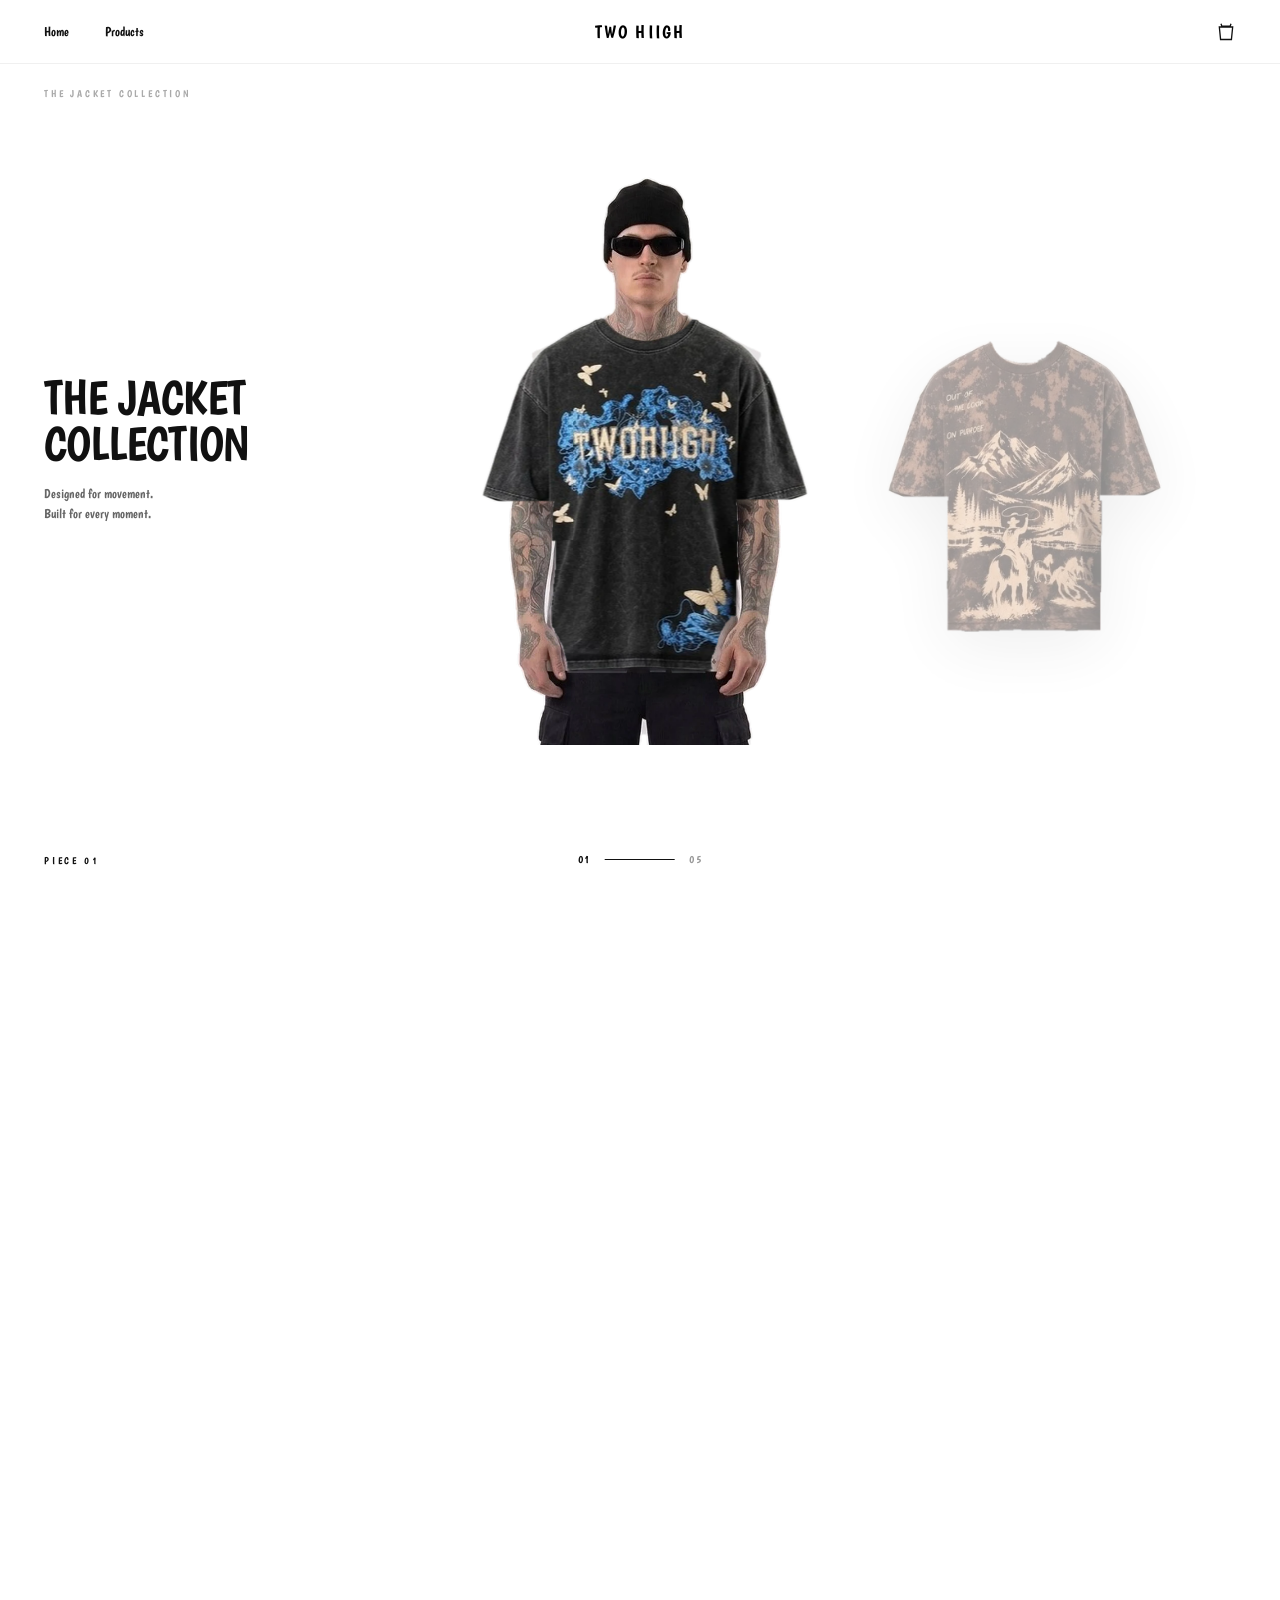
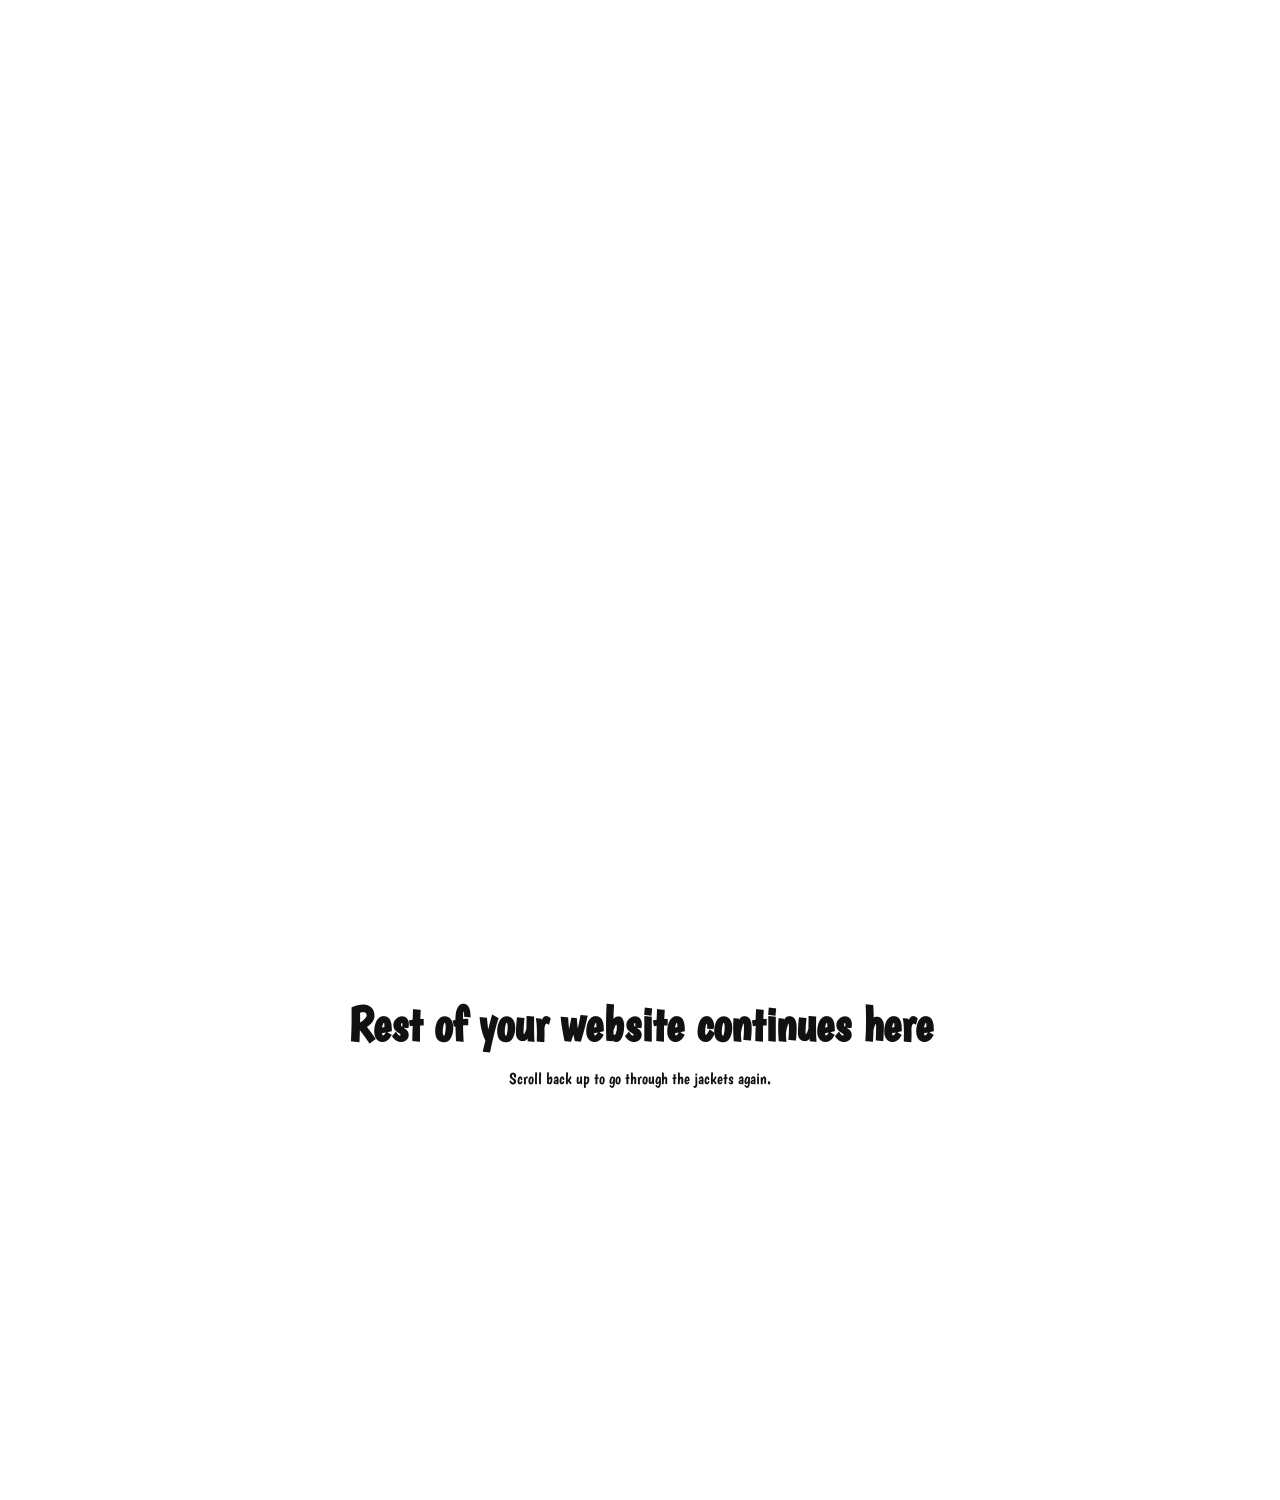
==== index.html @ a2119d83 "Make each piece a whole shape, with his hands on a front layer Pieces used to be cut around the mode" ====
<!doctype html>
<html lang="en">
<head>
  <meta charset="utf-8">
  <meta name="viewport" content="width=device-width, initial-scale=1">
  <title>TWO HIIGH — scroll animations demo</title>

  <link rel="preconnect" href="https://fonts.googleapis.com">
  <link rel="preconnect" href="https://fonts.gstatic.com" crossorigin>
  <link href="https://fonts.googleapis.com/css2?family=Boogaloo&display=swap" rel="stylesheet">

  <!-- Animation CSS -->
  <link rel="stylesheet" href="jacket-carousel/jacket-carousel.css?v=4">

  <style>
    /* Demo-page only — your real site already has its own styles */
    html, body { margin: 0; background: #fff; font-family: "Boogaloo", sans-serif; }

    .nav {
      position: fixed; top: 0; left: 0; right: 0; height: 64px;
      display: flex; align-items: center; justify-content: space-between;
      padding: 0 44px; background: #fff; z-index: 200; border-bottom: 1px solid #f0f0f0;
      box-sizing: border-box;
    }
    .nav-left { display: flex; gap: 36px; font-size: 13px; font-weight: 500; }
    .nav-left a { color: #111; text-decoration: none; }
    .nav-center { position: absolute; left: 50%; transform: translateX(-50%); font-size: 18px; font-weight: 400; letter-spacing: .12em; }
    .nav-right svg { width: 20px; height: 20px; stroke: #111; fill: none; stroke-width: 1.6; display: block; }
    @media (max-width: 900px) {
      .nav { padding: 0 20px; height: 56px; }
      .nav-left { gap: 20px; font-size: 12px; }
    }

    .demo-filler { min-height: 100vh; display: grid; place-items: center; color: #111; text-align: center; padding: 0 16px; }
    .demo-filler h1 { font-size: clamp(28px, 4vw, 48px); margin: 0 0 8px; }
  </style>
</head>
<body>

  <nav class="nav">
    <div class="nav-left">
      <a href="#">Home</a>
      <a href="#">Products</a>
    </div>
    <div class="nav-center">TWO HIIGH</div>
    <div class="nav-right">
      <svg viewBox="0 0 24 24"><path d="M6 2l1 3h10l1-3M4 6h16l-1.5 15h-13L4 6z"/></svg>
    </div>
  </nav>

  <!-- Jacket Collection carousel (same markup as jacket-carousel/section.html) -->
  <section class="jc" data-jc>
    <div class="jc__stage">
      <div class="jc__eyebrow">The Jacket Collection</div>

      <div class="jc__copy">
        <h1>The Jacket<br> Collection</h1>
        <p>Designed for movement.<br>Built for every moment.</p>
      </div>

      <div class="jc__model" role="img" aria-label="Model wearing the selected piece">
        <img class="jc__body" src="jacket-carousel/assets/body.webp?v=3" alt="">
      </div>

      <div class="jc__carousel">
        <div class="jc__item">
          <img class="jc__worn" src="jacket-carousel/assets/worn1.webp?v=5" alt="Piece 01">
        </div>
        <div class="jc__item">
          <img class="jc__worn" src="jacket-carousel/assets/worn2.webp?v=5" alt="Piece 02">
        </div>
        <div class="jc__item">
          <img class="jc__worn" src="jacket-carousel/assets/worn3.webp?v=5" alt="Piece 03">
        </div>
        <div class="jc__item">
          <img class="jc__worn" src="jacket-carousel/assets/worn4.webp?v=5" alt="Piece 04">
        </div>
        <div class="jc__item">
          <img class="jc__worn" src="jacket-carousel/assets/worn5.webp?v=5" alt="Piece 05">
        </div>
      </div>

      <div class="jc__front">
        <img src="jacket-carousel/assets/front.webp" alt="">
      </div>

      <div class="jc__label">Piece 01</div>

      <div class="jc__counter">
        <span class="jc__current">01</span>
        <span class="jc__counter-line"></span>
        <span class="jc__counter-total">05</span>
      </div>
    </div>
  </section>

  <div class="demo-filler">
    <div>
      <h1>Rest of your website continues here</h1>
      <p>Scroll back up to go through the jackets again.</p>
    </div>
  </div>

  <!-- Animation JS, just before </body> -->
  <script src="jacket-carousel/jacket-carousel.js?v=3"></script>
</body>
</html>
---- jacket-carousel/jacket-carousel.css ----
/* ==========================================================================
   TWO HIIGH — "The Jacket Collection" scroll carousel
   Pins while you scroll through it, one jacket per scroll step,
   then lets the page carry on to the next section.
   ========================================================================== */

.jc {
  /* ---- Tweak these ---- */
  --jc-length: 600vh;   /* total scroll for the 5 pieces */
  --jc-gutter: 44px;    /* left/right padding for the text */
  --jc-top: 64px;       /* height of your fixed site header (0 if none) */

  position: relative;
  height: var(--jc-length);
  background: #fff;
  color: #111;
  font-family: "Boogaloo", sans-serif;
}

.jc *, .jc *::before, .jc *::after { box-sizing: border-box; margin: 0; padding: 0; }

.jc__stage {
  position: sticky;
  top: 0;
  width: 100%;
  height: 100vh;
  height: 100svh;
  overflow: hidden;
  background: #fff;
}

.jc__eyebrow {
  position: absolute;
  top: calc(var(--jc-top) + 24px);
  left: var(--jc-gutter);
  font-size: 10px;
  letter-spacing: .28em;
  text-transform: uppercase;
  color: #aaa;
  z-index: 50;
}

.jc__copy {
  position: absolute;
  left: var(--jc-gutter);
  top: 50%;
  transform: translateY(-50%);
  z-index: 20;
  max-width: 360px;
}

.jc__copy h1 {
  font-size: 48px;
  line-height: .95;
  font-weight: 400;
  letter-spacing: -.02em;
  text-transform: uppercase;
}

.jc__copy p {
  margin-top: 18px;
  font-size: 13px;
  line-height: 1.55;
  color: #666;
}

/* Model: his body under the pieces (head, arms, a plain vest, jeans). One image,
   shared by every piece, so his arms and hands never change while pieces slide. */
.jc__model {
  position: absolute;
  left: 50%;
  top: 50%;
  transform: translate(-50%, -50%);
  width: min(45vh, 560px);
  height: 88vh;
  z-index: 5;
  pointer-events: none;
}

.jc__body {
  position: absolute;
  inset: 0;
  margin: auto;
  max-width: 100%;
  max-height: 100%;
  object-fit: contain;
  display: block;
  opacity: 0;
  will-change: opacity;
}

.jc__body:first-child { opacity: 1; }

/* Front layer: his forearms and hands once more, drawn OVER the pieces. A piece can
   then be a complete shape (whole at the side) and still sit behind his hands when
   he wears it. Same box as the model, so it lines up exactly. */
.jc__front {
  position: absolute;
  left: 50%;
  top: 50%;
  transform: translate(-50%, -50%);
  width: min(45vh, 560px);
  height: 88vh;
  z-index: 15;
  pointer-events: none;
}

.jc__front img {
  position: absolute;
  inset: 0;
  margin: auto;
  max-width: 100%;
  max-height: 100%;
  object-fit: contain;
  display: block;
}

/* Carousel: the pieces. Each is one image on the same canvas as the body: the
   piece cut out exactly as he wears it, front only. It looks the same waiting
   at the side as it does on him. */
.jc__carousel {
  position: absolute;
  inset: 0;
  z-index: 10;
  pointer-events: none;
}

.jc__item {
  position: absolute;
  top: 50%;
  left: 50%;
  width: min(45vh, 560px);
  height: 88vh;
  transform: translate(-50%, -50%);
  will-change: transform, opacity;
}

.jc__item img {
  position: absolute;
  inset: 0;
  margin: auto;
  max-width: 100%;
  max-height: 100%;
  object-fit: contain;
  display: block;
}

/* A soft shadow lifts the piece off the page at the side and fades to nothing
   as it reaches him (JS sets --jc-away: 0 on him, 1 at the side). */
.jc__worn { filter: drop-shadow(0 20px 40px rgba(0, 0, 0, calc(.15 * var(--jc-away, 0)))); }

.jc__label {
  position: absolute;
  left: var(--jc-gutter);
  bottom: 34px;
  font-size: 10px;
  letter-spacing: .28em;
  text-transform: uppercase;
  color: #111;
  z-index: 50;
}

.jc__counter {
  position: absolute;
  left: 50%;
  transform: translateX(-50%);
  bottom: 34px;
  font-size: 11px;
  letter-spacing: .15em;
  color: #111;
  z-index: 50;
  display: flex;
  align-items: center;
  gap: 14px;
}

.jc__counter-line {
  width: 70px;
  height: 1px;
  background: #111;
}

.jc__counter-total { color: #999; }

@media (max-width: 900px) {
  .jc { --jc-gutter: 20px; --jc-top: 56px; }
  .jc__eyebrow { top: calc(var(--jc-top) + 14px); }
  .jc__copy { max-width: 200px; }
  .jc__copy h1 { font-size: 26px; }
  .jc__copy p { font-size: 10px; }
  .jc__model, .jc__front, .jc__item { width: min(55vh, 400px); height: 82vh; }
  .jc__label { bottom: 20px; font-size: 9px; }
  .jc__counter { bottom: 20px; font-size: 10px; }
  .jc__counter-line { width: 40px; }
}

/* Phones (portrait): heading moves to the top, model + jackets fit the width below it */
@media (max-width: 600px) and (orientation: portrait) {
  .jc__copy {
    top: calc(var(--jc-top) + 40px);
    transform: none;
    max-width: none;
    right: var(--jc-gutter);
  }
  .jc__copy h1 { font-size: 30px; }
  .jc__copy h1 br { display: none; }
  .jc__copy p { font-size: 12px; margin-top: 8px; }
  .jc__model, .jc__front, .jc__item { width: min(86vw, 46vh); height: 64vh; top: 60%; }
}
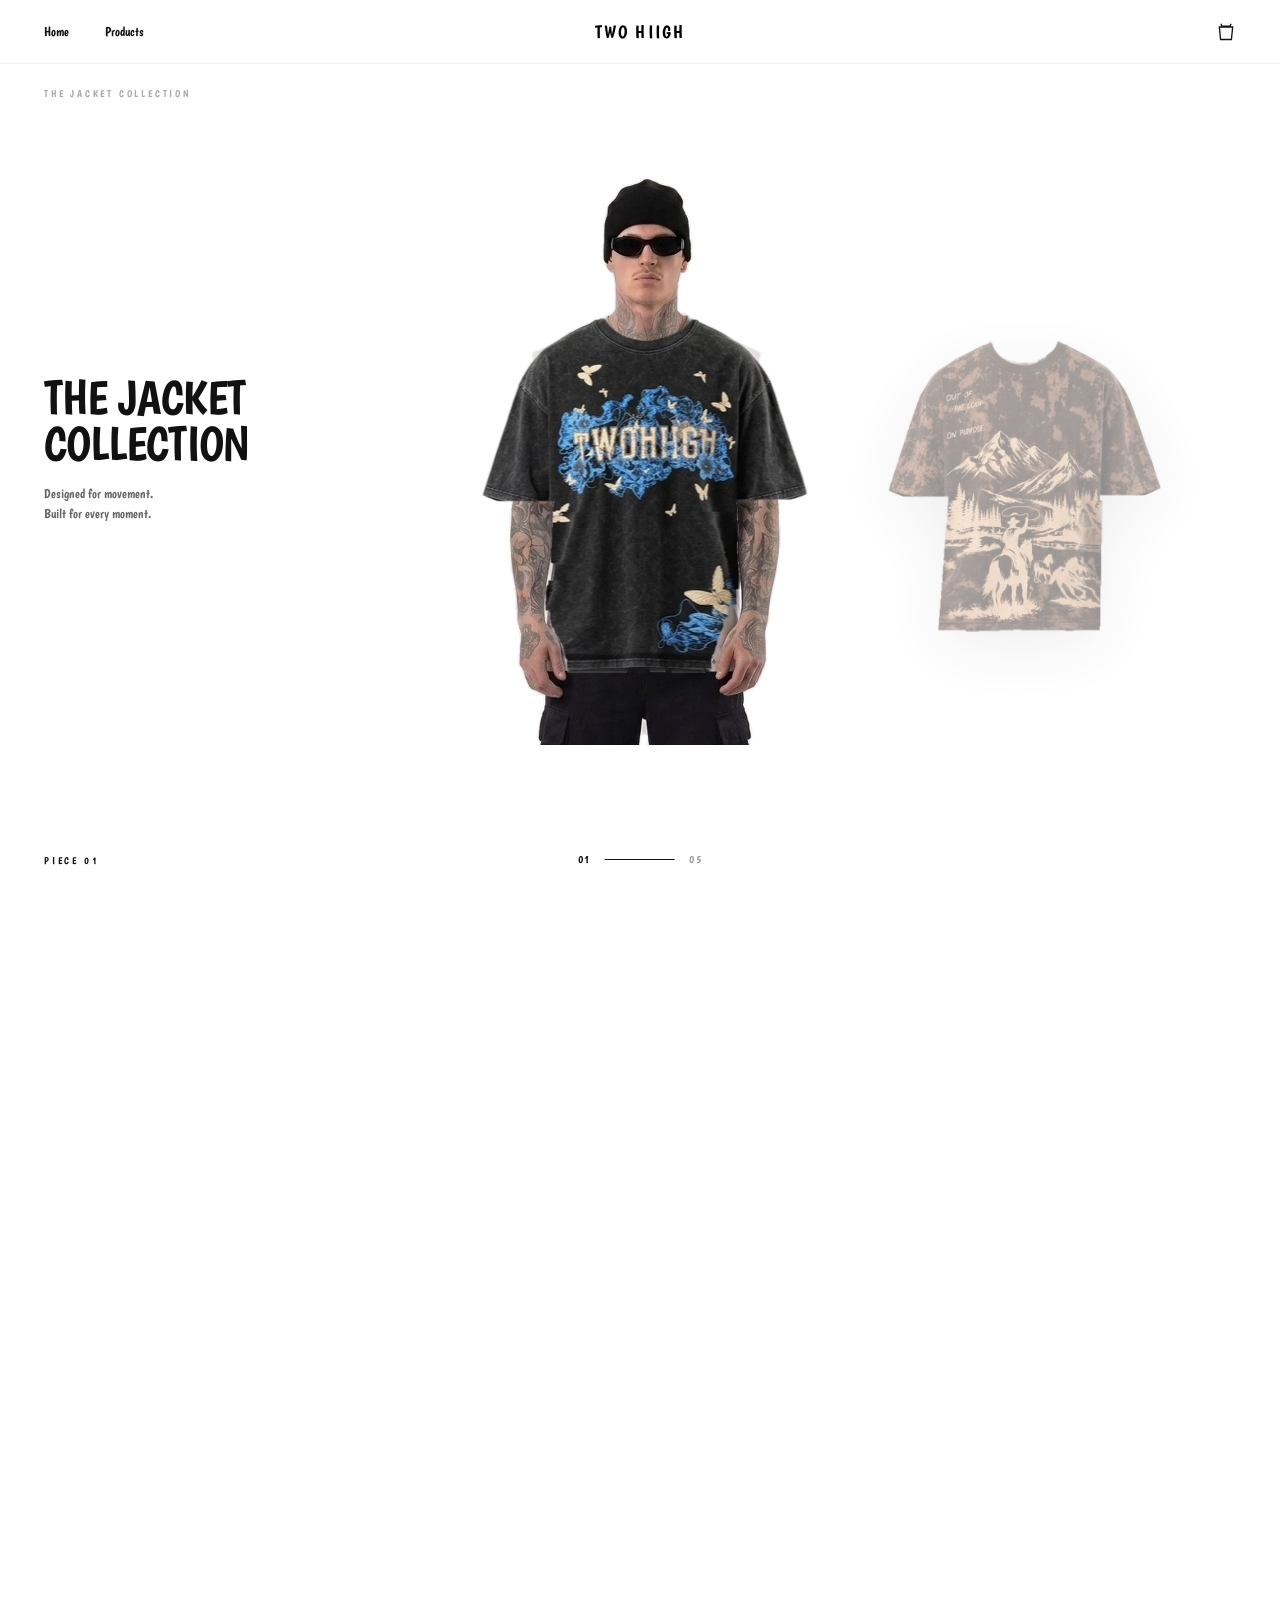
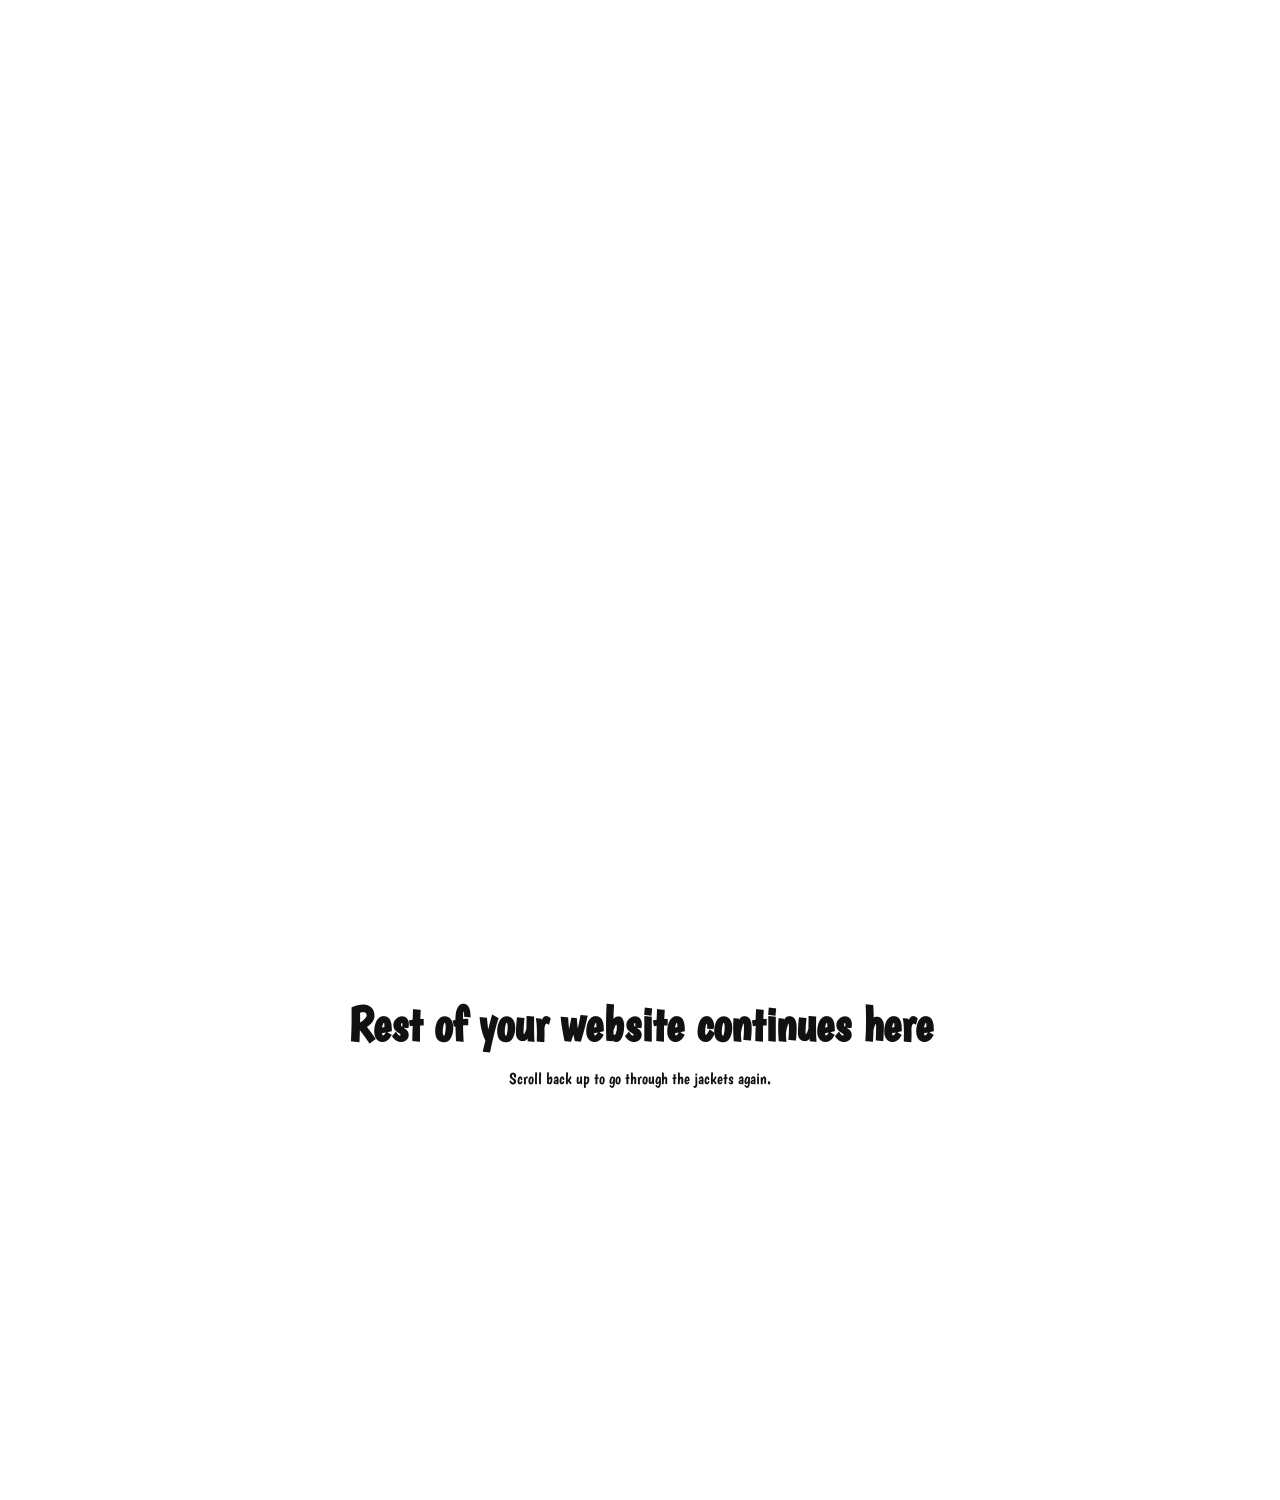
==== commit 735f3b26: "Bring his whole hands in front of the pieces The hand layer was cut by skin colour only, so his grey" ====
--- a/index.html
+++ b/index.html
@@ -59,29 +59,29 @@
       </div>
 
       <div class="jc__model" role="img" aria-label="Model wearing the selected piece">
-        <img class="jc__body" src="jacket-carousel/assets/body.webp?v=3" alt="">
+        <img class="jc__body" src="jacket-carousel/assets/body.webp?v=4" alt="">
       </div>
 
       <div class="jc__carousel">
         <div class="jc__item">
-          <img class="jc__worn" src="jacket-carousel/assets/worn1.webp?v=5" alt="Piece 01">
+          <img class="jc__worn" src="jacket-carousel/assets/worn1.webp?v=6" alt="Piece 01">
         </div>
         <div class="jc__item">
-          <img class="jc__worn" src="jacket-carousel/assets/worn2.webp?v=5" alt="Piece 02">
+          <img class="jc__worn" src="jacket-carousel/assets/worn2.webp?v=6" alt="Piece 02">
         </div>
         <div class="jc__item">
-          <img class="jc__worn" src="jacket-carousel/assets/worn3.webp?v=5" alt="Piece 03">
+          <img class="jc__worn" src="jacket-carousel/assets/worn3.webp?v=6" alt="Piece 03">
         </div>
         <div class="jc__item">
-          <img class="jc__worn" src="jacket-carousel/assets/worn4.webp?v=5" alt="Piece 04">
+          <img class="jc__worn" src="jacket-carousel/assets/worn4.webp?v=6" alt="Piece 04">
         </div>
         <div class="jc__item">
-          <img class="jc__worn" src="jacket-carousel/assets/worn5.webp?v=5" alt="Piece 05">
+          <img class="jc__worn" src="jacket-carousel/assets/worn5.webp?v=6" alt="Piece 05">
         </div>
       </div>
 
       <div class="jc__front">
-        <img src="jacket-carousel/assets/front.webp" alt="">
+        <img src="jacket-carousel/assets/front.webp?v=2" alt="">
       </div>
 
       <div class="jc__label">Piece 01</div>
@@ -102,6 +102,6 @@
   </div>
 
   <!-- Animation JS, just before </body> -->
-  <script src="jacket-carousel/jacket-carousel.js?v=3"></script>
+  <script src="jacket-carousel/jacket-carousel.js?v=4"></script>
 </body>
 </html>
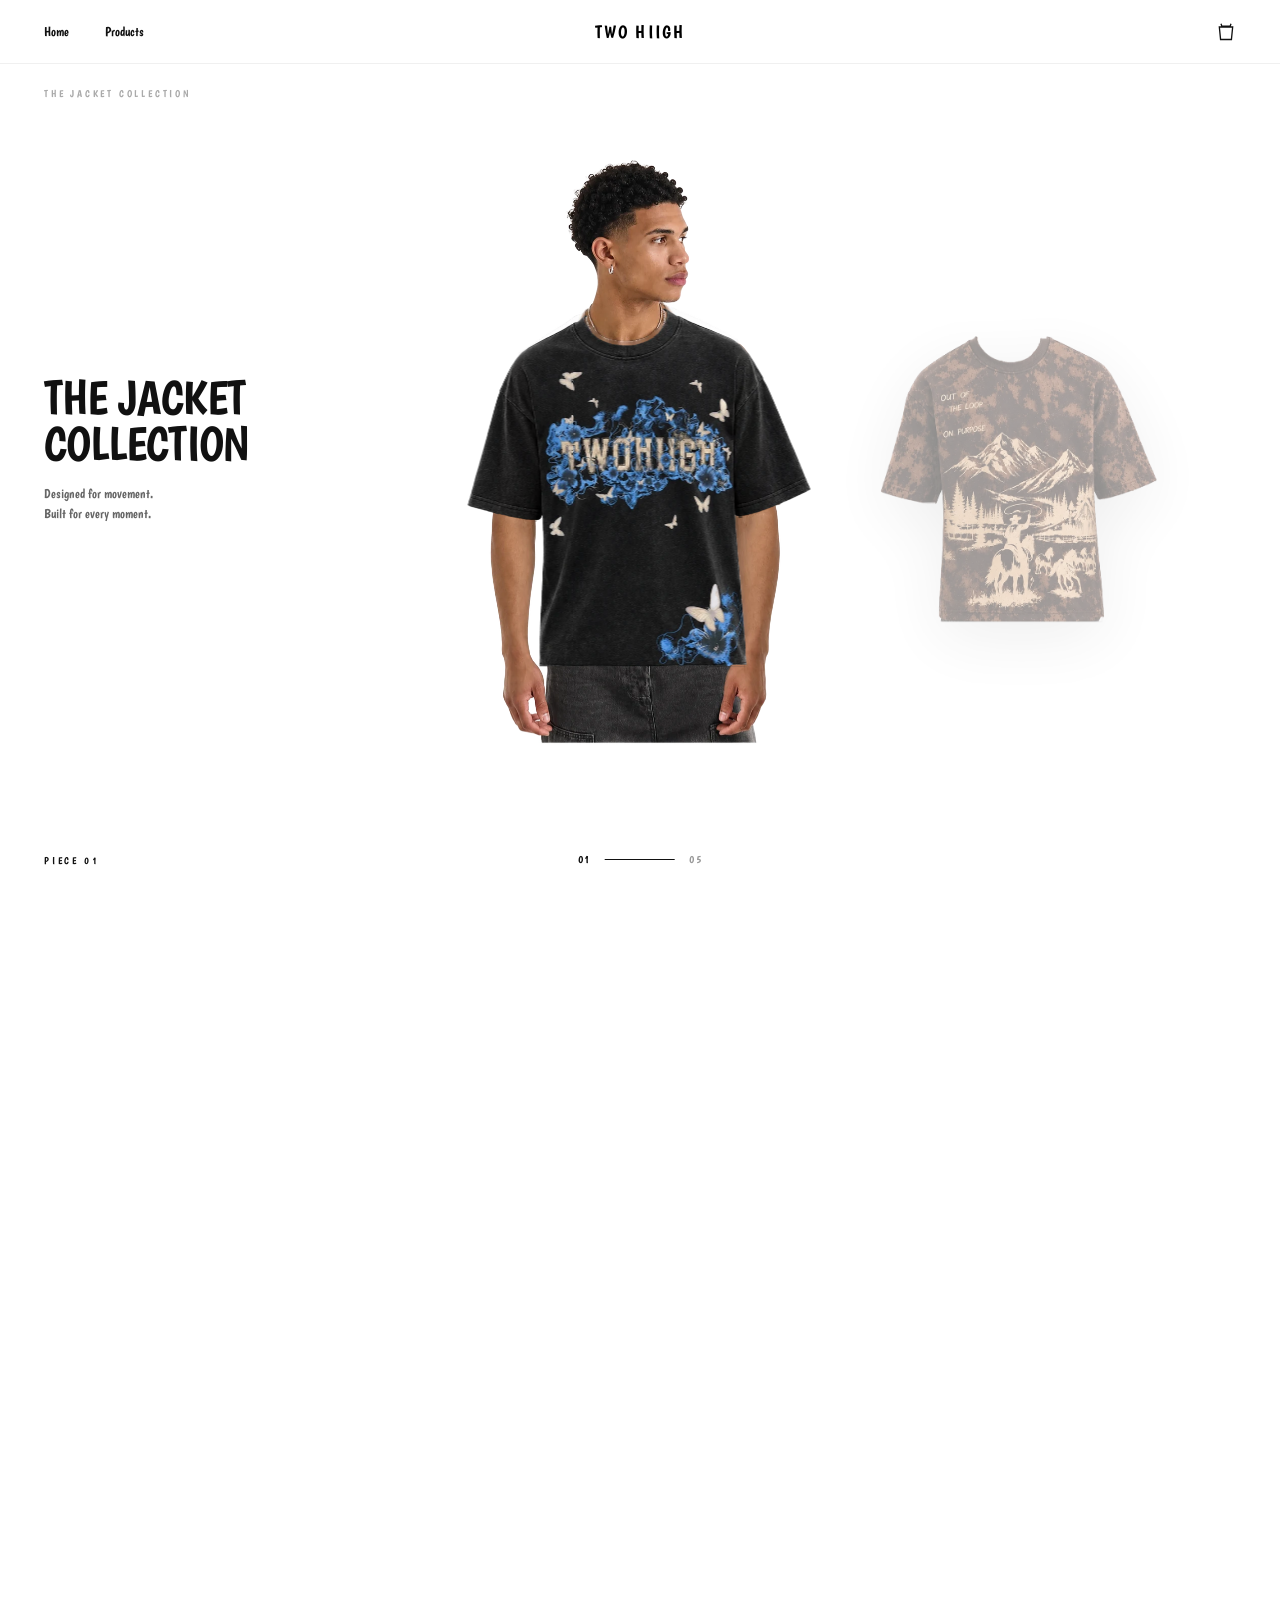
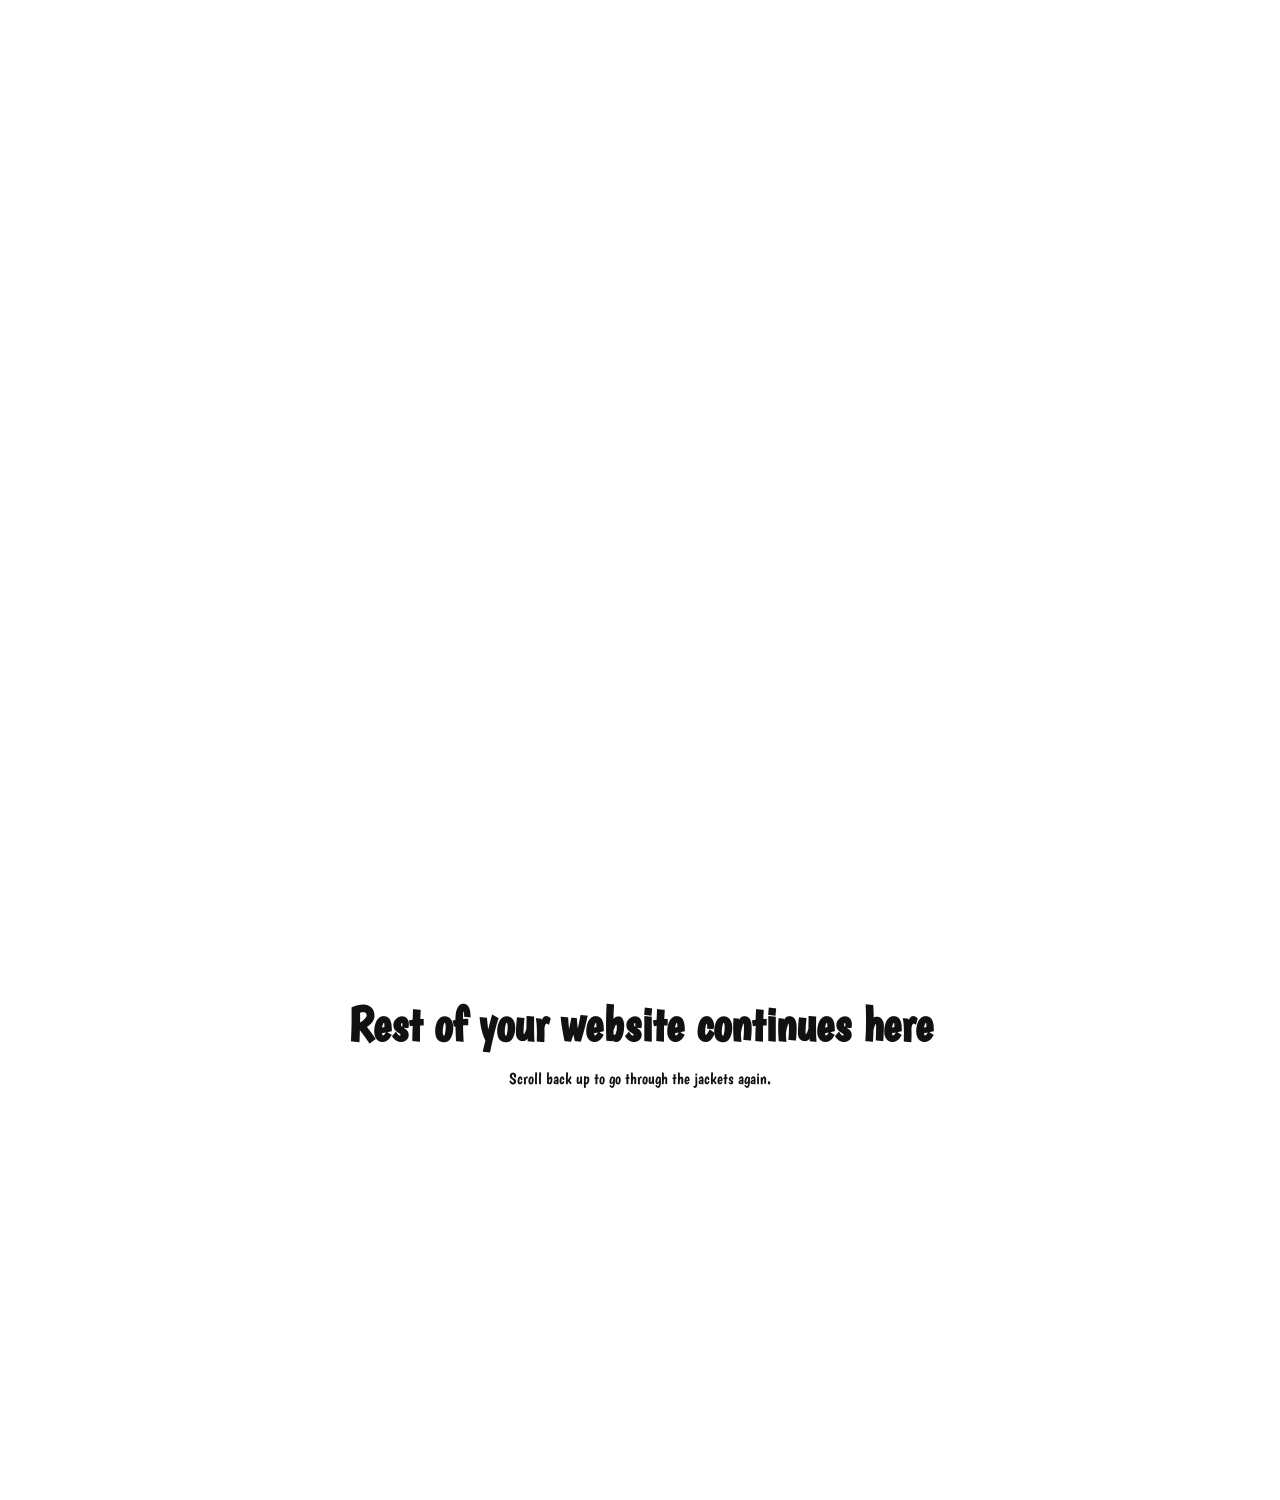
==== commit 7e9af35a: "Restore the previous-model version on main Puts the site back exactly as it was at 535dd66 (previous" ====
--- a/index.html
+++ b/index.html
@@ -10,7 +10,7 @@
   <link href="https://fonts.googleapis.com/css2?family=Boogaloo&display=swap" rel="stylesheet">
 
   <!-- Animation CSS -->
-  <link rel="stylesheet" href="jacket-carousel/jacket-carousel.css?v=4">
+  <link rel="stylesheet" href="jacket-carousel/jacket-carousel.css?v=3">
 
   <style>
     /* Demo-page only — your real site already has its own styles */
@@ -59,29 +59,25 @@
       </div>
 
       <div class="jc__model" role="img" aria-label="Model wearing the selected piece">
-        <img class="jc__body" src="jacket-carousel/assets/body.webp?v=4" alt="">
+        <img class="jc__body" src="jacket-carousel/assets/body.webp" alt="">
       </div>
 
       <div class="jc__carousel">
         <div class="jc__item">
-          <img class="jc__worn" src="jacket-carousel/assets/worn1.webp?v=6" alt="Piece 01">
+          <img class="jc__worn" src="jacket-carousel/assets/worn1.webp?v=2" alt="Piece 01">
         </div>
         <div class="jc__item">
-          <img class="jc__worn" src="jacket-carousel/assets/worn2.webp?v=6" alt="Piece 02">
+          <img class="jc__worn" src="jacket-carousel/assets/worn2.webp?v=2" alt="Piece 02">
         </div>
         <div class="jc__item">
-          <img class="jc__worn" src="jacket-carousel/assets/worn3.webp?v=6" alt="Piece 03">
+          <img class="jc__worn" src="jacket-carousel/assets/worn3.webp?v=2" alt="Piece 03">
         </div>
         <div class="jc__item">
-          <img class="jc__worn" src="jacket-carousel/assets/worn4.webp?v=6" alt="Piece 04">
+          <img class="jc__worn" src="jacket-carousel/assets/worn4.webp?v=2" alt="Piece 04">
         </div>
         <div class="jc__item">
-          <img class="jc__worn" src="jacket-carousel/assets/worn5.webp?v=6" alt="Piece 05">
+          <img class="jc__worn" src="jacket-carousel/assets/worn5.webp?v=2" alt="Piece 05">
         </div>
-      </div>
-
-      <div class="jc__front">
-        <img src="jacket-carousel/assets/front.webp?v=2" alt="">
       </div>
 
       <div class="jc__label">Piece 01</div>
@@ -102,6 +98,6 @@
   </div>
 
   <!-- Animation JS, just before </body> -->
-  <script src="jacket-carousel/jacket-carousel.js?v=4"></script>
+  <script src="jacket-carousel/jacket-carousel.js?v=3"></script>
 </body>
 </html>
--- a/jacket-carousel/jacket-carousel.css
+++ b/jacket-carousel/jacket-carousel.css
@@ -91,30 +91,6 @@
 
 .jc__body:first-child { opacity: 1; }
 
-/* Front layer: his forearms and hands once more, drawn OVER the pieces. A piece can
-   then be a complete shape (whole at the side) and still sit behind his hands when
-   he wears it. Same box as the model, so it lines up exactly. */
-.jc__front {
-  position: absolute;
-  left: 50%;
-  top: 50%;
-  transform: translate(-50%, -50%);
-  width: min(45vh, 560px);
-  height: 88vh;
-  z-index: 15;
-  pointer-events: none;
-}
-
-.jc__front img {
-  position: absolute;
-  inset: 0;
-  margin: auto;
-  max-width: 100%;
-  max-height: 100%;
-  object-fit: contain;
-  display: block;
-}
-
 /* Carousel: the pieces. Each is one image on the same canvas as the body: the
    piece cut out exactly as he wears it, front only. It looks the same waiting
    at the side as it does on him. */
@@ -188,7 +164,7 @@
   .jc__copy { max-width: 200px; }
   .jc__copy h1 { font-size: 26px; }
   .jc__copy p { font-size: 10px; }
-  .jc__model, .jc__front, .jc__item { width: min(55vh, 400px); height: 82vh; }
+  .jc__model, .jc__item { width: min(55vh, 400px); height: 82vh; }
   .jc__label { bottom: 20px; font-size: 9px; }
   .jc__counter { bottom: 20px; font-size: 10px; }
   .jc__counter-line { width: 40px; }
@@ -205,5 +181,5 @@
   .jc__copy h1 { font-size: 30px; }
   .jc__copy h1 br { display: none; }
   .jc__copy p { font-size: 12px; margin-top: 8px; }
-  .jc__model, .jc__front, .jc__item { width: min(86vw, 46vh); height: 64vh; top: 60%; }
+  .jc__model, .jc__item { width: min(86vw, 46vh); height: 64vh; top: 60%; }
 }
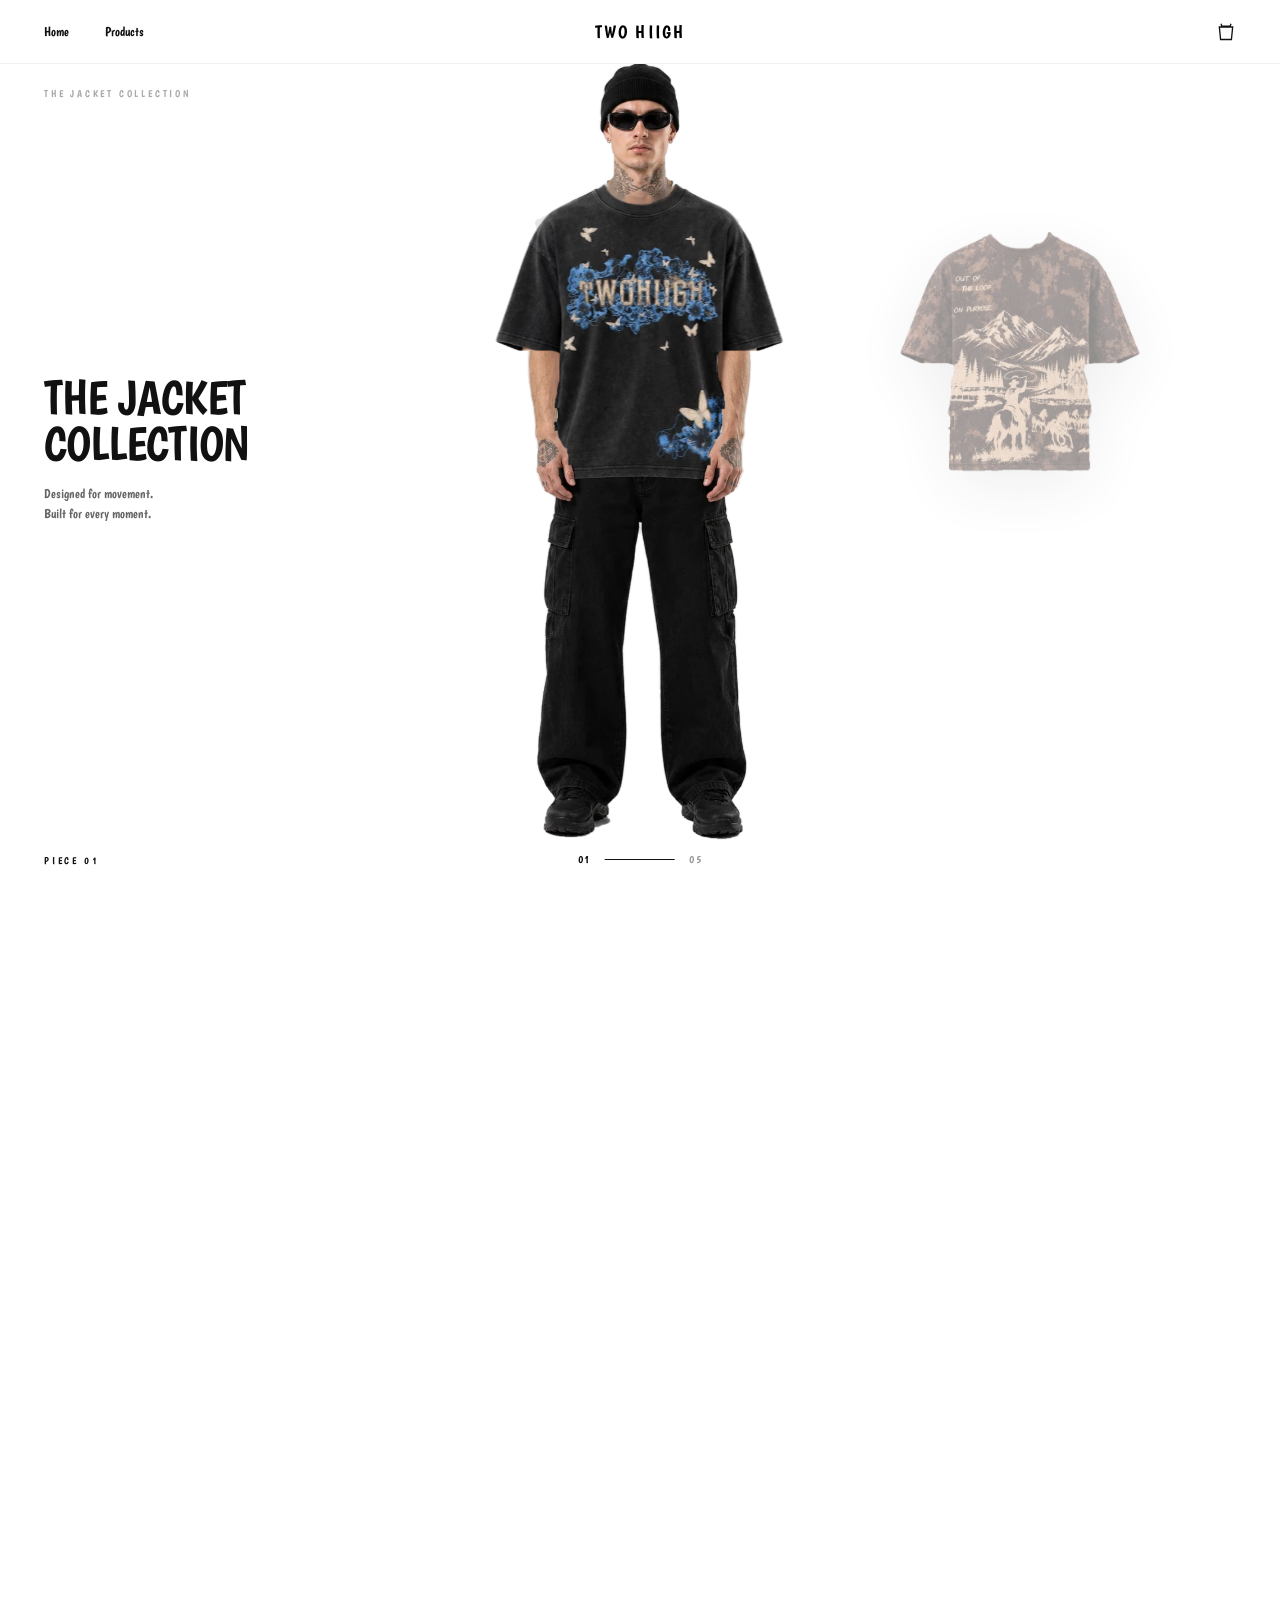
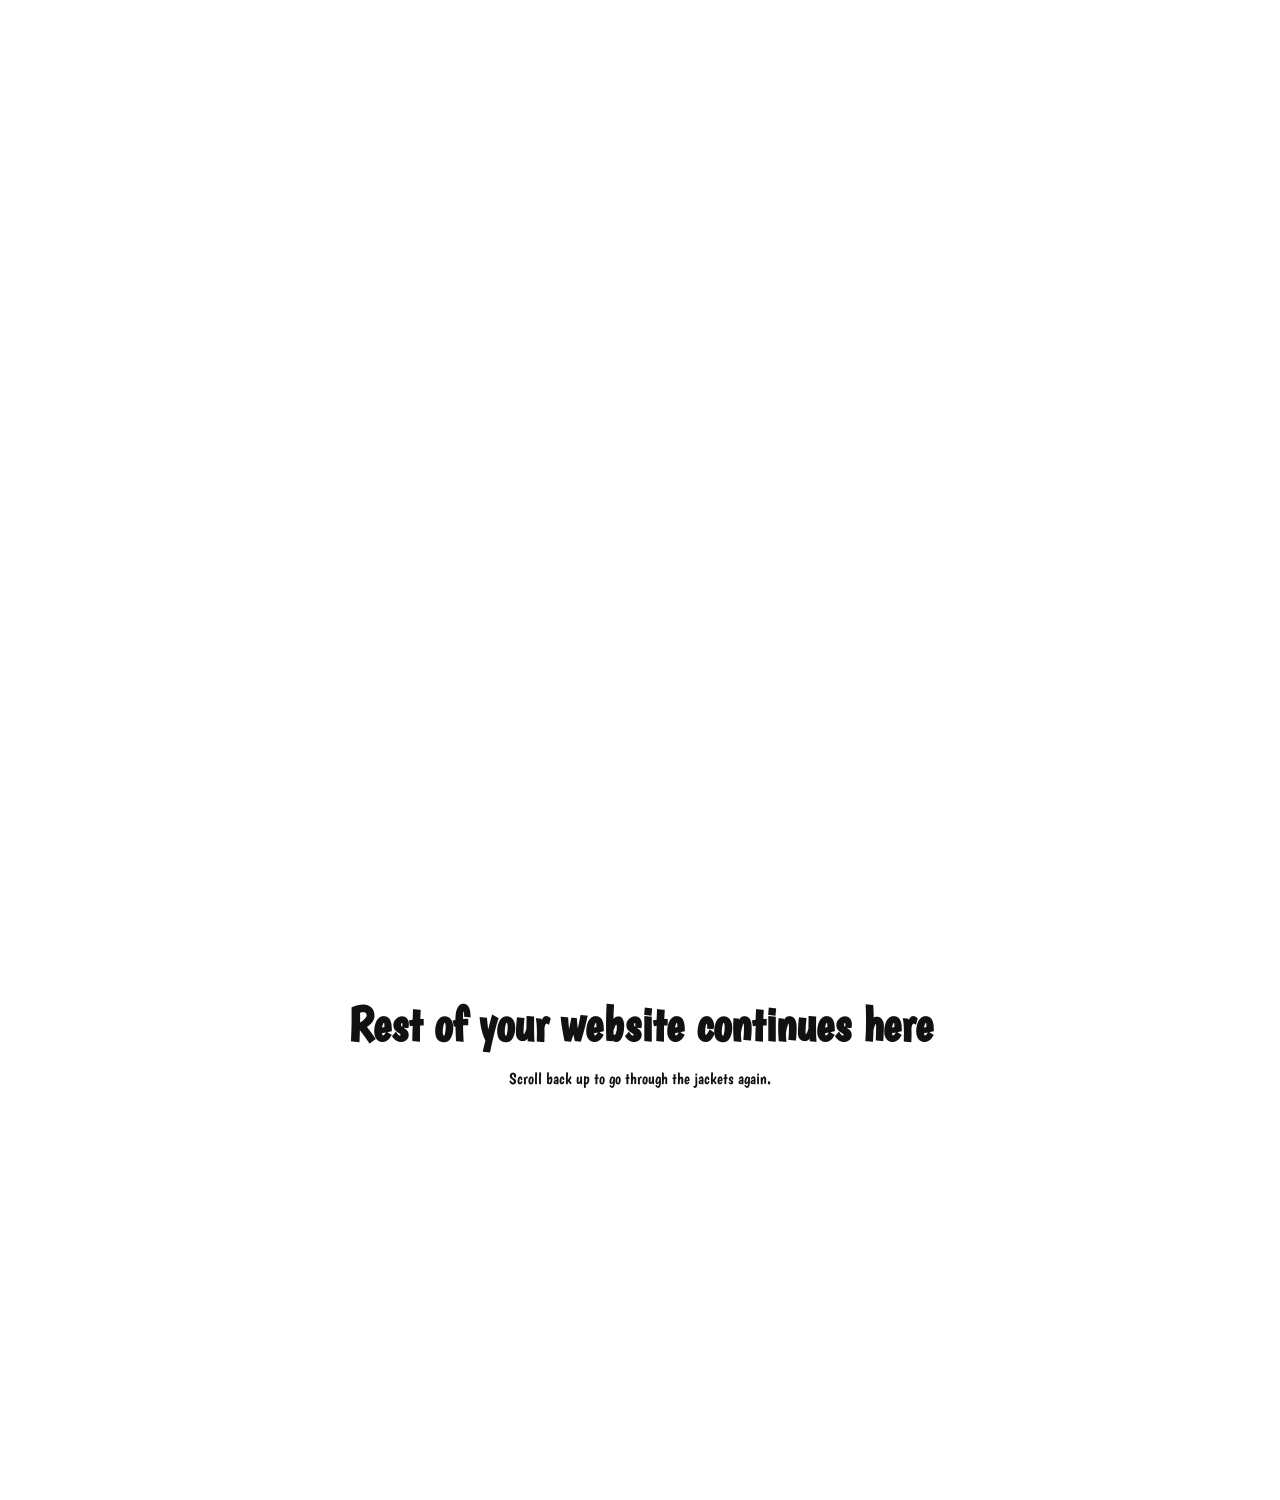
==== commit 98ee05e6: "Switch the try-on to the new model Full-length model from the new photo set, five front-only pieces," ====
--- a/index.html
+++ b/index.html
@@ -10,7 +10,7 @@
   <link href="https://fonts.googleapis.com/css2?family=Boogaloo&display=swap" rel="stylesheet">
 
   <!-- Animation CSS -->
-  <link rel="stylesheet" href="jacket-carousel/jacket-carousel.css?v=3">
+  <link rel="stylesheet" href="jacket-carousel/jacket-carousel.css?v=5">
 
   <style>
     /* Demo-page only — your real site already has its own styles */
@@ -59,25 +59,29 @@
       </div>
 
       <div class="jc__model" role="img" aria-label="Model wearing the selected piece">
-        <img class="jc__body" src="jacket-carousel/assets/body.webp" alt="">
+        <img class="jc__body" src="jacket-carousel/assets/body.webp?v=11" alt="">
       </div>
 
       <div class="jc__carousel">
         <div class="jc__item">
-          <img class="jc__worn" src="jacket-carousel/assets/worn1.webp?v=2" alt="Piece 01">
+          <img class="jc__worn" src="jacket-carousel/assets/worn1.webp?v=13" alt="Piece 01">
         </div>
         <div class="jc__item">
-          <img class="jc__worn" src="jacket-carousel/assets/worn2.webp?v=2" alt="Piece 02">
+          <img class="jc__worn" src="jacket-carousel/assets/worn2.webp?v=13" alt="Piece 02">
         </div>
         <div class="jc__item">
-          <img class="jc__worn" src="jacket-carousel/assets/worn3.webp?v=2" alt="Piece 03">
+          <img class="jc__worn" src="jacket-carousel/assets/worn3.webp?v=13" alt="Piece 03">
         </div>
         <div class="jc__item">
-          <img class="jc__worn" src="jacket-carousel/assets/worn4.webp?v=2" alt="Piece 04">
+          <img class="jc__worn" src="jacket-carousel/assets/worn4.webp?v=13" alt="Piece 04">
         </div>
         <div class="jc__item">
-          <img class="jc__worn" src="jacket-carousel/assets/worn5.webp?v=2" alt="Piece 05">
+          <img class="jc__worn" src="jacket-carousel/assets/worn5.webp?v=13" alt="Piece 05">
         </div>
+      </div>
+
+      <div class="jc__front">
+        <img src="jacket-carousel/assets/front.webp?v=7" alt="">
       </div>
 
       <div class="jc__label">Piece 01</div>
@@ -98,6 +102,6 @@
   </div>
 
   <!-- Animation JS, just before </body> -->
-  <script src="jacket-carousel/jacket-carousel.js?v=3"></script>
+  <script src="jacket-carousel/jacket-carousel.js?v=5"></script>
 </body>
 </html>
--- a/jacket-carousel/jacket-carousel.css
+++ b/jacket-carousel/jacket-carousel.css
@@ -90,6 +90,30 @@
 }
 
 .jc__body:first-child { opacity: 1; }
+
+/* Front layer: his forearms and hands once more, drawn OVER the pieces. A piece can
+   then be a complete shape (whole at the side) and still sit behind his hands when
+   he wears it. Same box as the model, so it lines up exactly. */
+.jc__front {
+  position: absolute;
+  left: 50%;
+  top: 50%;
+  transform: translate(-50%, -50%);
+  width: min(45vh, 560px);
+  height: 88vh;
+  z-index: 15;
+  pointer-events: none;
+}
+
+.jc__front img {
+  position: absolute;
+  inset: 0;
+  margin: auto;
+  max-width: 100%;
+  max-height: 100%;
+  object-fit: contain;
+  display: block;
+}
 
 /* Carousel: the pieces. Each is one image on the same canvas as the body: the
    piece cut out exactly as he wears it, front only. It looks the same waiting
@@ -164,7 +188,7 @@
   .jc__copy { max-width: 200px; }
   .jc__copy h1 { font-size: 26px; }
   .jc__copy p { font-size: 10px; }
-  .jc__model, .jc__item { width: min(55vh, 400px); height: 82vh; }
+  .jc__model, .jc__front, .jc__item { width: min(55vh, 400px); height: 82vh; }
   .jc__label { bottom: 20px; font-size: 9px; }
   .jc__counter { bottom: 20px; font-size: 10px; }
   .jc__counter-line { width: 40px; }
@@ -181,5 +205,5 @@
   .jc__copy h1 { font-size: 30px; }
   .jc__copy h1 br { display: none; }
   .jc__copy p { font-size: 12px; margin-top: 8px; }
-  .jc__model, .jc__item { width: min(86vw, 46vh); height: 64vh; top: 60%; }
-}
+  .jc__model, .jc__front, .jc__item { width: min(86vw, 46vh); height: 64vh; top: 60%; }
+}
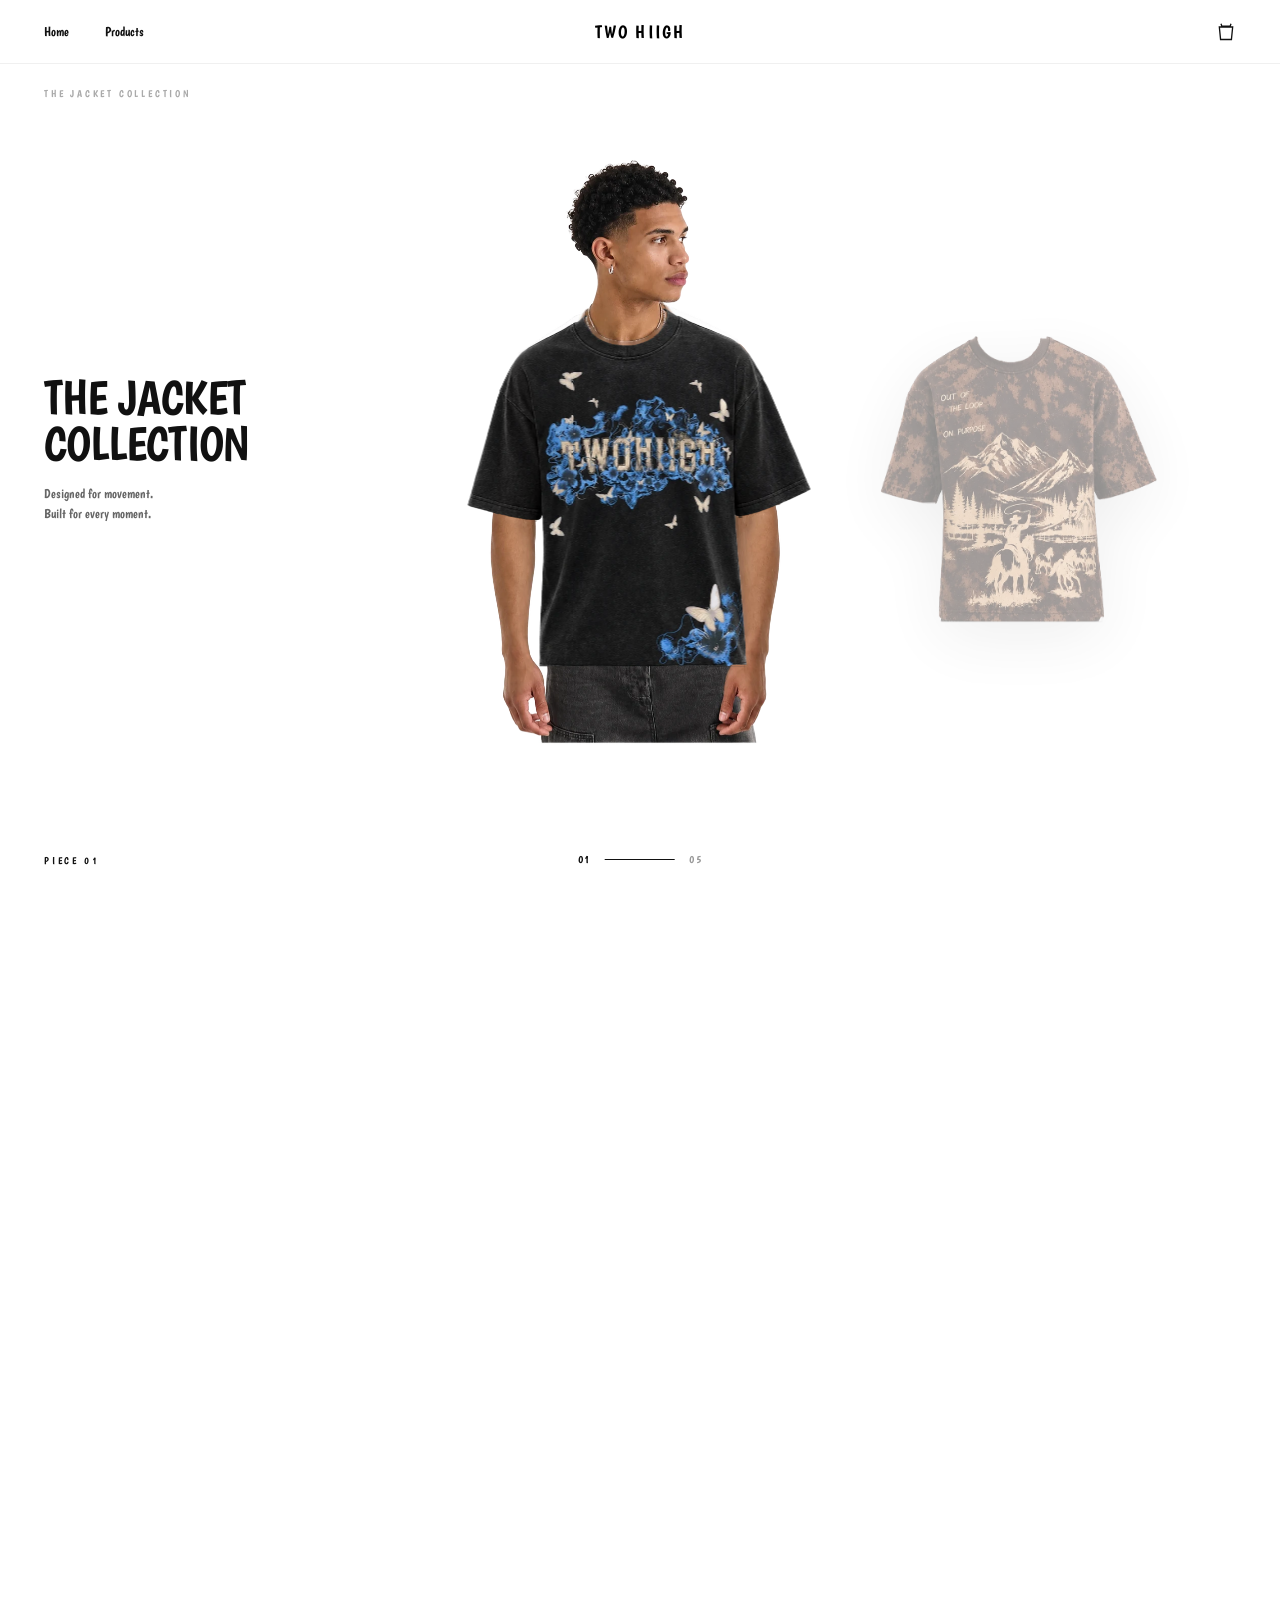
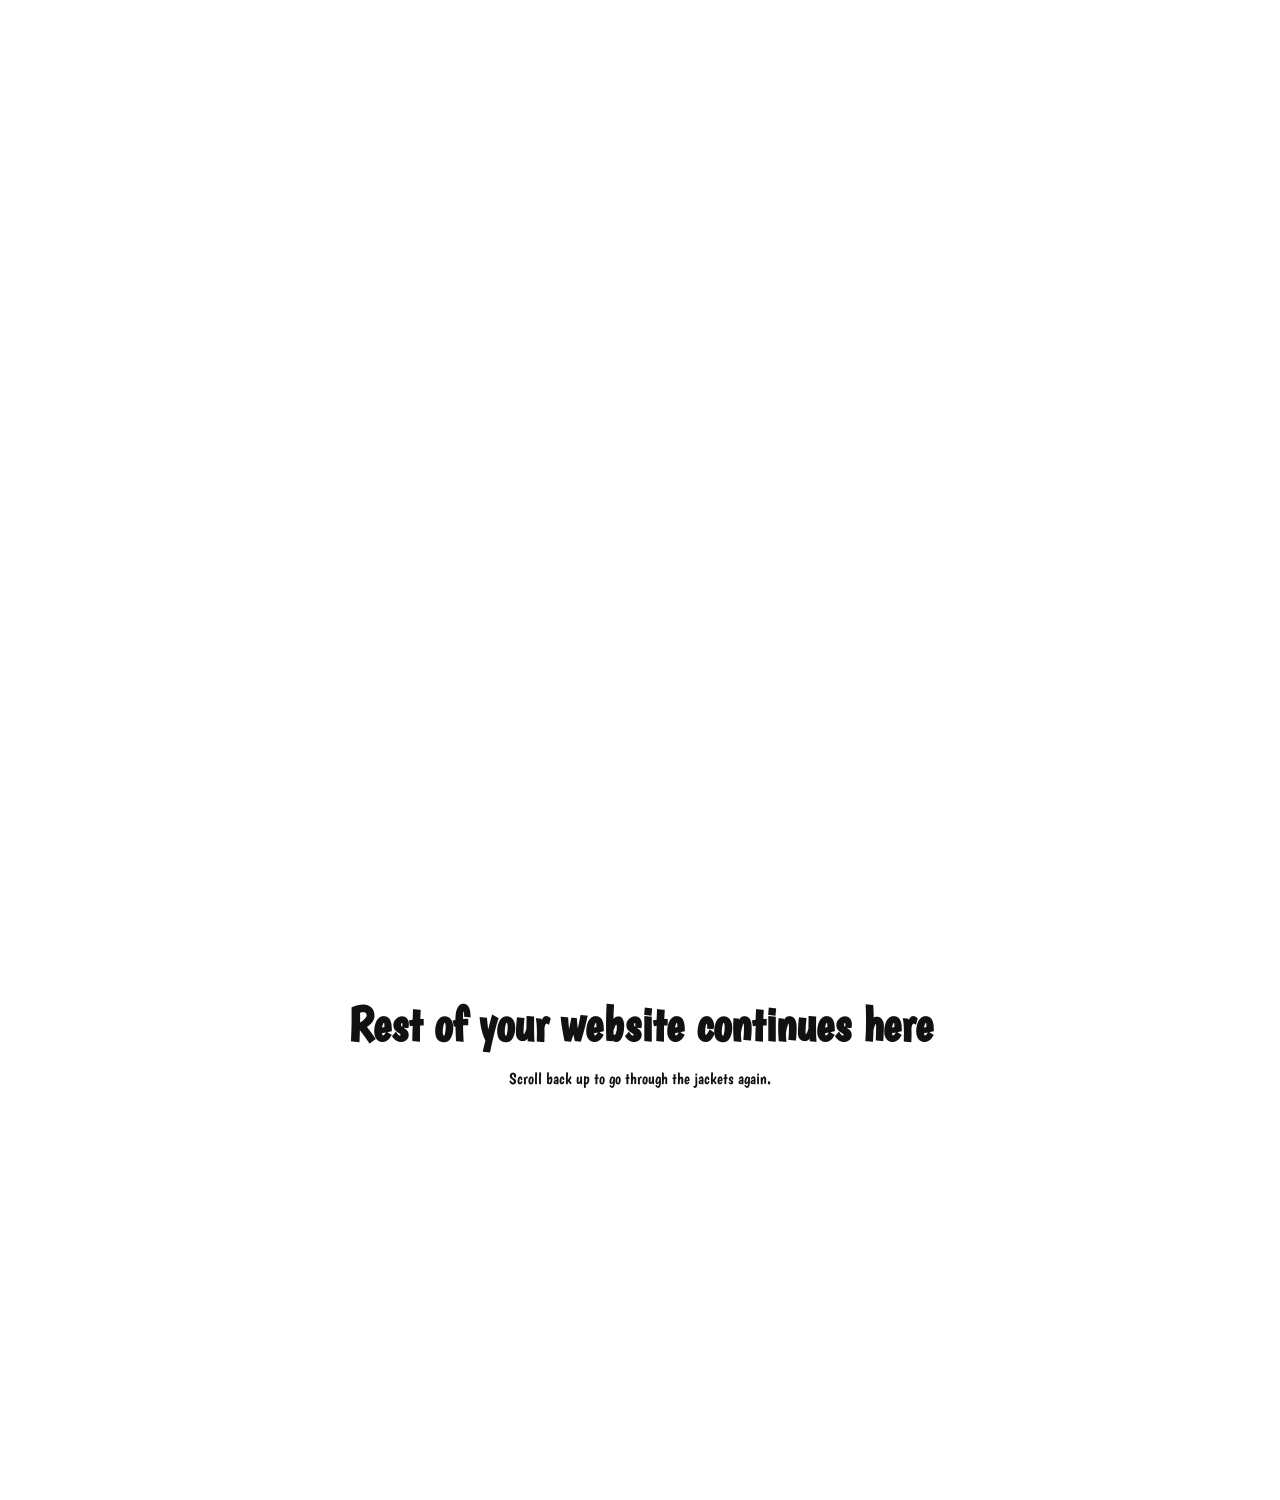
==== commit 2148594e: "Roll back to the previous model Restores the site exactly as at 7e9af35. The new-model work stays on" ====
--- a/index.html
+++ b/index.html
@@ -10,7 +10,7 @@
   <link href="https://fonts.googleapis.com/css2?family=Boogaloo&display=swap" rel="stylesheet">
 
   <!-- Animation CSS -->
-  <link rel="stylesheet" href="jacket-carousel/jacket-carousel.css?v=5">
+  <link rel="stylesheet" href="jacket-carousel/jacket-carousel.css?v=3">
 
   <style>
     /* Demo-page only — your real site already has its own styles */
@@ -59,29 +59,25 @@
       </div>
 
       <div class="jc__model" role="img" aria-label="Model wearing the selected piece">
-        <img class="jc__body" src="jacket-carousel/assets/body.webp?v=11" alt="">
+        <img class="jc__body" src="jacket-carousel/assets/body.webp" alt="">
       </div>
 
       <div class="jc__carousel">
         <div class="jc__item">
-          <img class="jc__worn" src="jacket-carousel/assets/worn1.webp?v=13" alt="Piece 01">
+          <img class="jc__worn" src="jacket-carousel/assets/worn1.webp?v=2" alt="Piece 01">
         </div>
         <div class="jc__item">
-          <img class="jc__worn" src="jacket-carousel/assets/worn2.webp?v=13" alt="Piece 02">
+          <img class="jc__worn" src="jacket-carousel/assets/worn2.webp?v=2" alt="Piece 02">
         </div>
         <div class="jc__item">
-          <img class="jc__worn" src="jacket-carousel/assets/worn3.webp?v=13" alt="Piece 03">
+          <img class="jc__worn" src="jacket-carousel/assets/worn3.webp?v=2" alt="Piece 03">
         </div>
         <div class="jc__item">
-          <img class="jc__worn" src="jacket-carousel/assets/worn4.webp?v=13" alt="Piece 04">
+          <img class="jc__worn" src="jacket-carousel/assets/worn4.webp?v=2" alt="Piece 04">
         </div>
         <div class="jc__item">
-          <img class="jc__worn" src="jacket-carousel/assets/worn5.webp?v=13" alt="Piece 05">
+          <img class="jc__worn" src="jacket-carousel/assets/worn5.webp?v=2" alt="Piece 05">
         </div>
-      </div>
-
-      <div class="jc__front">
-        <img src="jacket-carousel/assets/front.webp?v=7" alt="">
       </div>
 
       <div class="jc__label">Piece 01</div>
@@ -102,6 +98,6 @@
   </div>
 
   <!-- Animation JS, just before </body> -->
-  <script src="jacket-carousel/jacket-carousel.js?v=5"></script>
+  <script src="jacket-carousel/jacket-carousel.js?v=3"></script>
 </body>
 </html>
--- a/jacket-carousel/jacket-carousel.css
+++ b/jacket-carousel/jacket-carousel.css
@@ -91,30 +91,6 @@
 
 .jc__body:first-child { opacity: 1; }
 
-/* Front layer: his forearms and hands once more, drawn OVER the pieces. A piece can
-   then be a complete shape (whole at the side) and still sit behind his hands when
-   he wears it. Same box as the model, so it lines up exactly. */
-.jc__front {
-  position: absolute;
-  left: 50%;
-  top: 50%;
-  transform: translate(-50%, -50%);
-  width: min(45vh, 560px);
-  height: 88vh;
-  z-index: 15;
-  pointer-events: none;
-}
-
-.jc__front img {
-  position: absolute;
-  inset: 0;
-  margin: auto;
-  max-width: 100%;
-  max-height: 100%;
-  object-fit: contain;
-  display: block;
-}
-
 /* Carousel: the pieces. Each is one image on the same canvas as the body: the
    piece cut out exactly as he wears it, front only. It looks the same waiting
    at the side as it does on him. */
@@ -188,7 +164,7 @@
   .jc__copy { max-width: 200px; }
   .jc__copy h1 { font-size: 26px; }
   .jc__copy p { font-size: 10px; }
-  .jc__model, .jc__front, .jc__item { width: min(55vh, 400px); height: 82vh; }
+  .jc__model, .jc__item { width: min(55vh, 400px); height: 82vh; }
   .jc__label { bottom: 20px; font-size: 9px; }
   .jc__counter { bottom: 20px; font-size: 10px; }
   .jc__counter-line { width: 40px; }
@@ -205,5 +181,5 @@
   .jc__copy h1 { font-size: 30px; }
   .jc__copy h1 br { display: none; }
   .jc__copy p { font-size: 12px; margin-top: 8px; }
-  .jc__model, .jc__front, .jc__item { width: min(86vw, 46vh); height: 64vh; top: 60%; }
+  .jc__model, .jc__item { width: min(86vw, 46vh); height: 64vh; top: 60%; }
 }
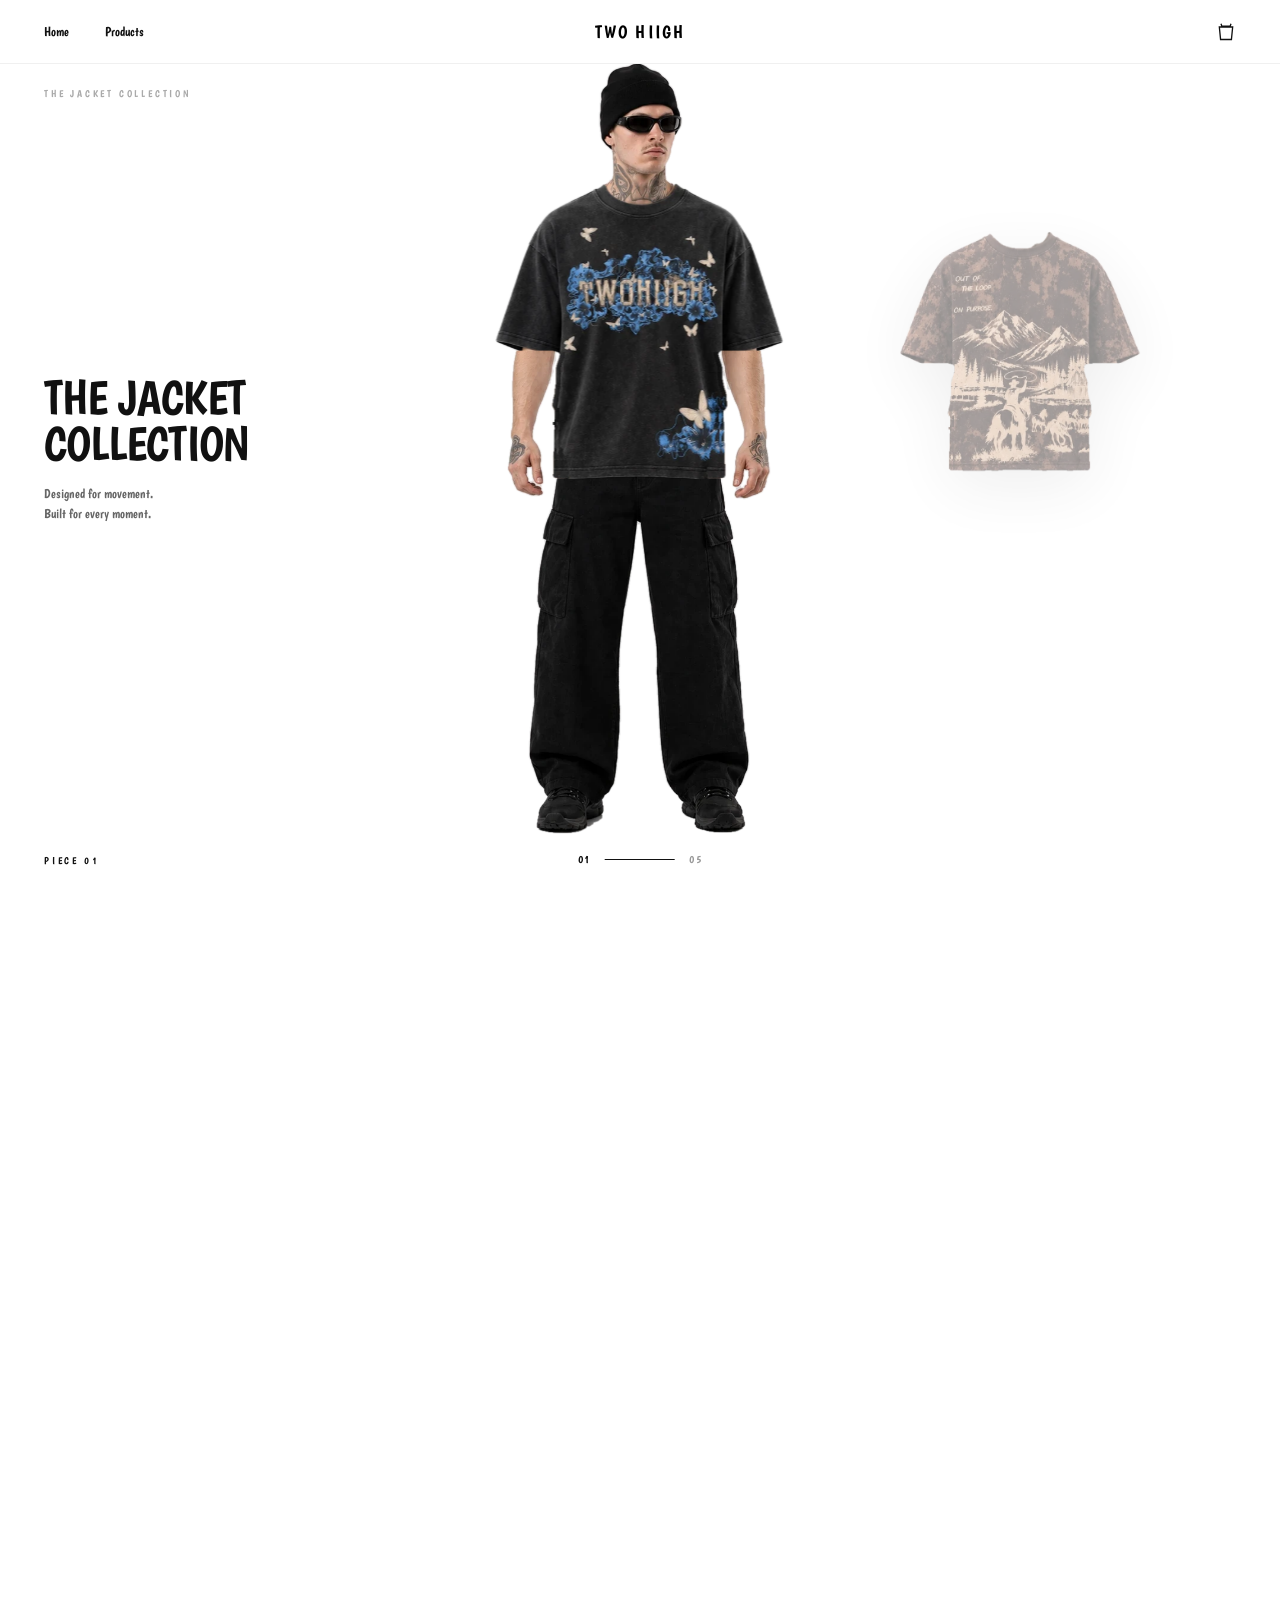
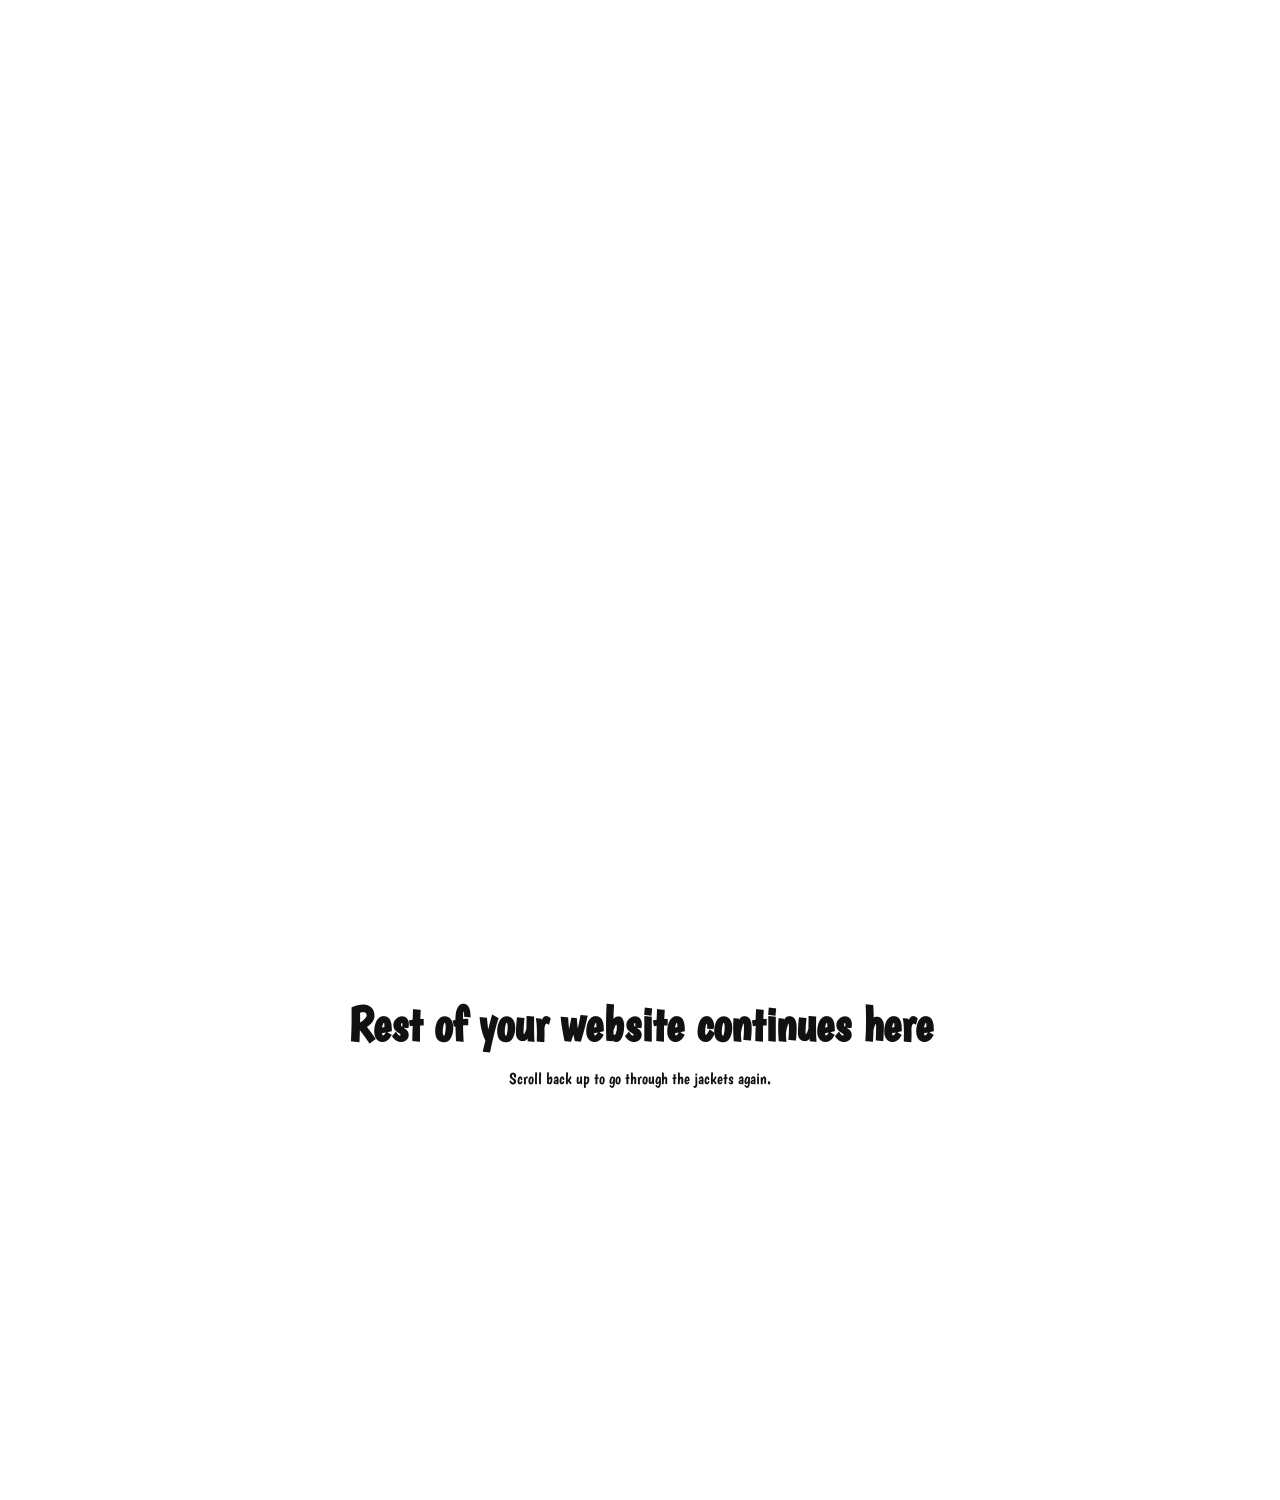
==== commit b4bc2d1a: "New model with arms held clear, on the unchanged carousel code Body from the new base photo (arms aw" ====
--- a/index.html
+++ b/index.html
@@ -59,24 +59,24 @@
       </div>
 
       <div class="jc__model" role="img" aria-label="Model wearing the selected piece">
-        <img class="jc__body" src="jacket-carousel/assets/body.webp" alt="">
+        <img class="jc__body" src="jacket-carousel/assets/body.webp?v=20" alt="">
       </div>
 
       <div class="jc__carousel">
         <div class="jc__item">
-          <img class="jc__worn" src="jacket-carousel/assets/worn1.webp?v=2" alt="Piece 01">
+          <img class="jc__worn" src="jacket-carousel/assets/worn1.webp?v=20" alt="Piece 01">
         </div>
         <div class="jc__item">
-          <img class="jc__worn" src="jacket-carousel/assets/worn2.webp?v=2" alt="Piece 02">
+          <img class="jc__worn" src="jacket-carousel/assets/worn2.webp?v=20" alt="Piece 02">
         </div>
         <div class="jc__item">
-          <img class="jc__worn" src="jacket-carousel/assets/worn3.webp?v=2" alt="Piece 03">
+          <img class="jc__worn" src="jacket-carousel/assets/worn3.webp?v=20" alt="Piece 03">
         </div>
         <div class="jc__item">
-          <img class="jc__worn" src="jacket-carousel/assets/worn4.webp?v=2" alt="Piece 04">
+          <img class="jc__worn" src="jacket-carousel/assets/worn4.webp?v=20" alt="Piece 04">
         </div>
         <div class="jc__item">
-          <img class="jc__worn" src="jacket-carousel/assets/worn5.webp?v=2" alt="Piece 05">
+          <img class="jc__worn" src="jacket-carousel/assets/worn5.webp?v=20" alt="Piece 05">
         </div>
       </div>
 
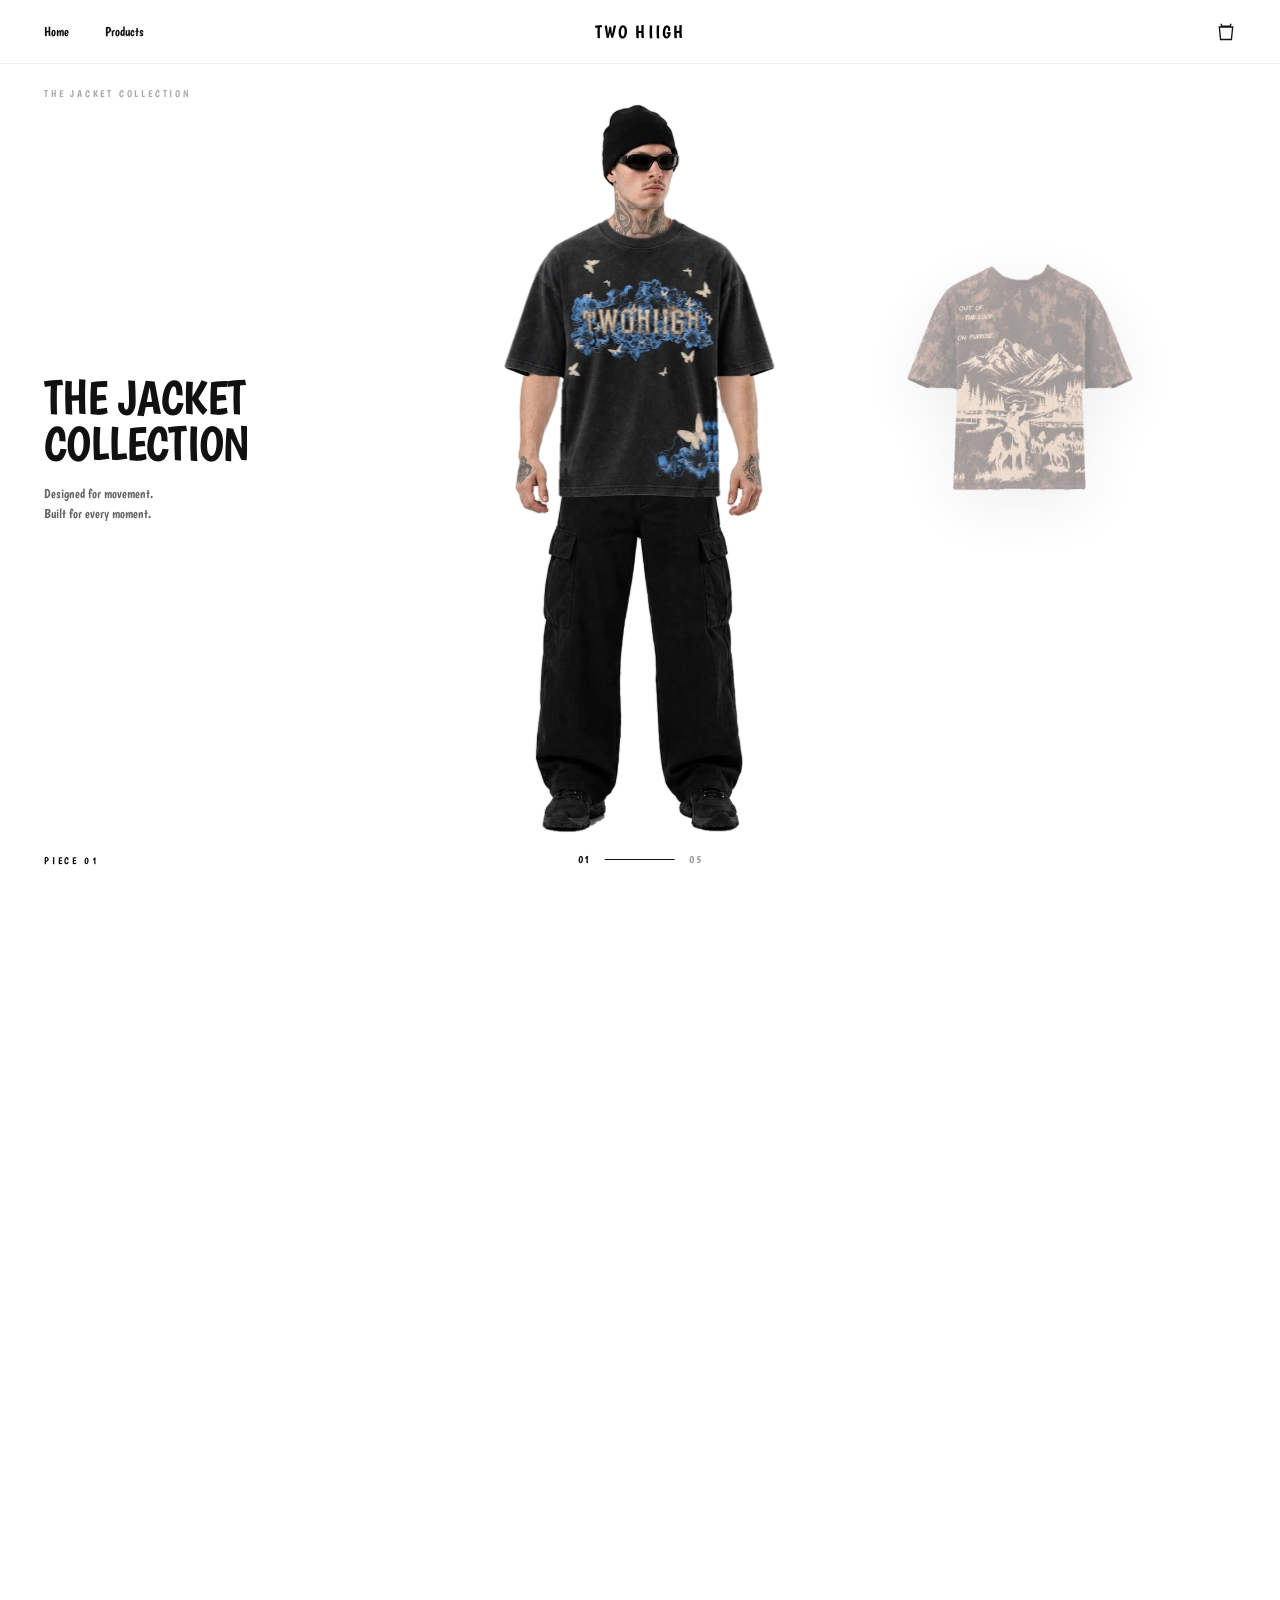
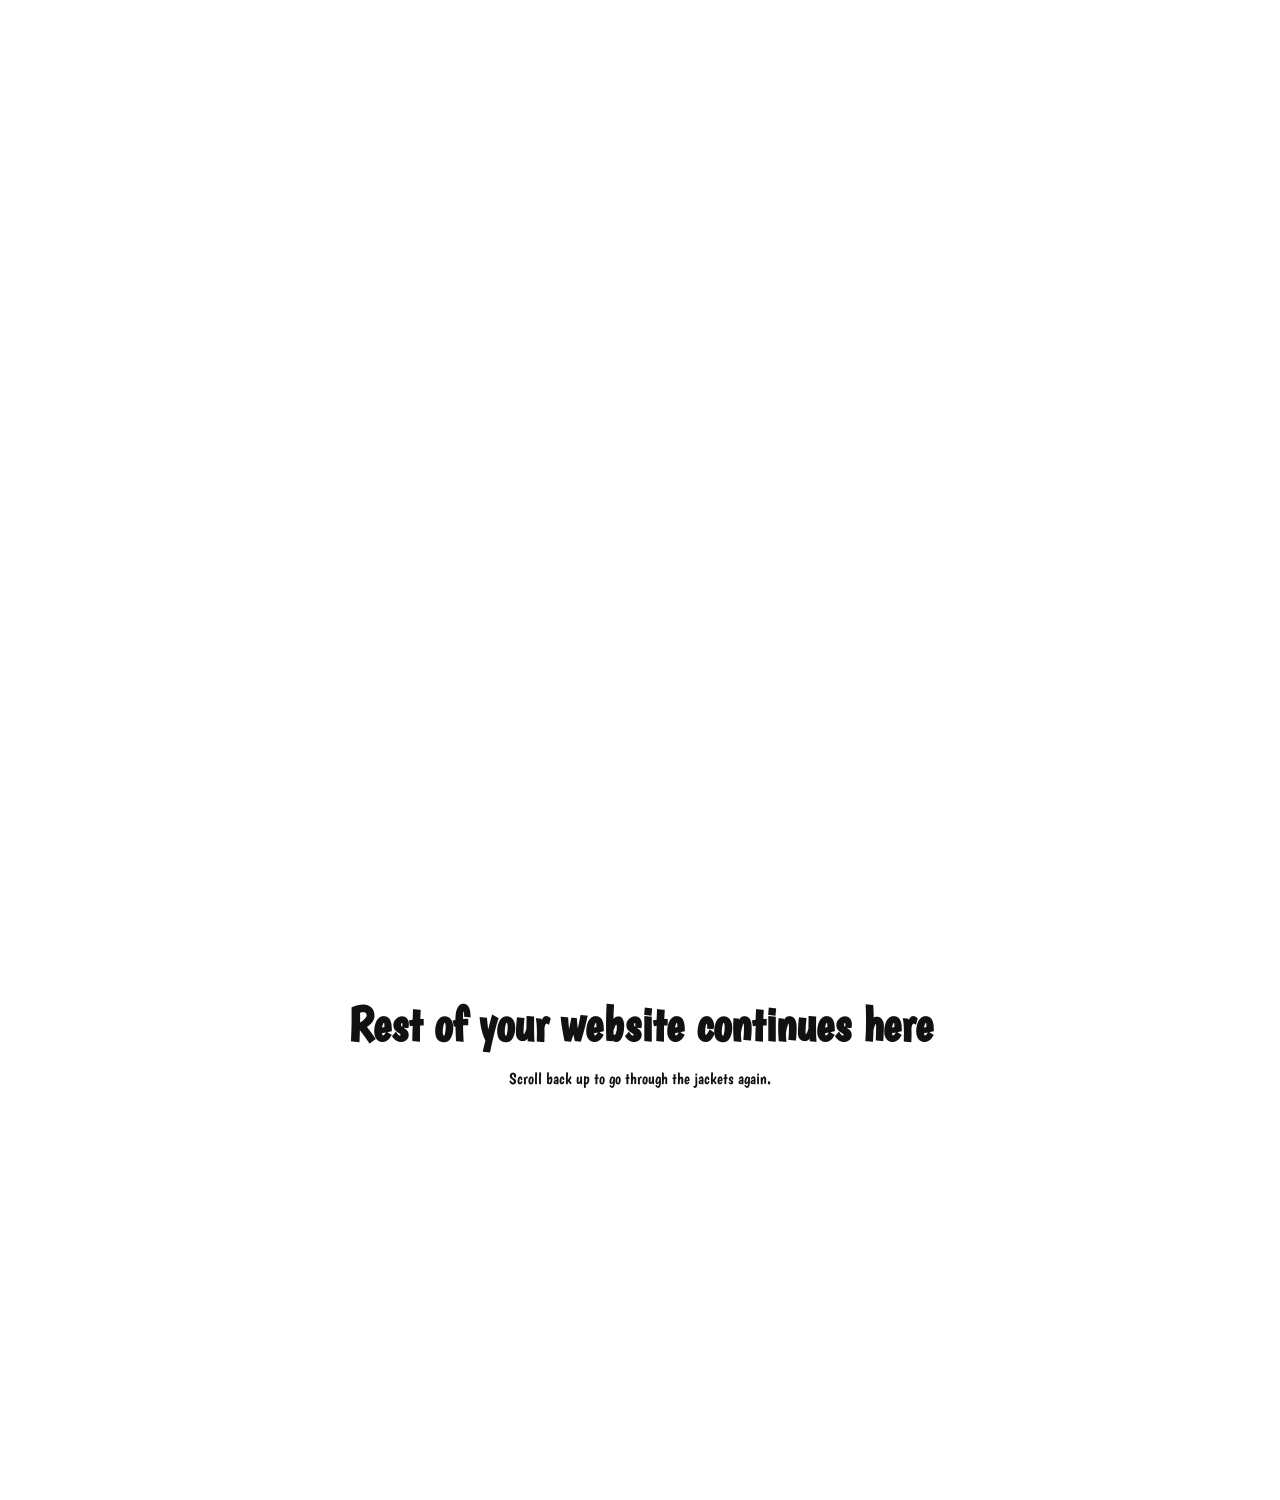
==== commit c70614ae: "Straight side edges on every piece; keep the model clear of the header - Each piece's sides are now " ====
--- a/index.html
+++ b/index.html
@@ -10,7 +10,7 @@
   <link href="https://fonts.googleapis.com/css2?family=Boogaloo&display=swap" rel="stylesheet">
 
   <!-- Animation CSS -->
-  <link rel="stylesheet" href="jacket-carousel/jacket-carousel.css?v=3">
+  <link rel="stylesheet" href="jacket-carousel/jacket-carousel.css?v=6">
 
   <style>
     /* Demo-page only — your real site already has its own styles */
@@ -64,19 +64,19 @@
 
       <div class="jc__carousel">
         <div class="jc__item">
-          <img class="jc__worn" src="jacket-carousel/assets/worn1.webp?v=20" alt="Piece 01">
+          <img class="jc__worn" src="jacket-carousel/assets/worn1.webp?v=21" alt="Piece 01">
         </div>
         <div class="jc__item">
-          <img class="jc__worn" src="jacket-carousel/assets/worn2.webp?v=20" alt="Piece 02">
+          <img class="jc__worn" src="jacket-carousel/assets/worn2.webp?v=21" alt="Piece 02">
         </div>
         <div class="jc__item">
-          <img class="jc__worn" src="jacket-carousel/assets/worn3.webp?v=20" alt="Piece 03">
+          <img class="jc__worn" src="jacket-carousel/assets/worn3.webp?v=21" alt="Piece 03">
         </div>
         <div class="jc__item">
-          <img class="jc__worn" src="jacket-carousel/assets/worn4.webp?v=20" alt="Piece 04">
+          <img class="jc__worn" src="jacket-carousel/assets/worn4.webp?v=21" alt="Piece 04">
         </div>
         <div class="jc__item">
-          <img class="jc__worn" src="jacket-carousel/assets/worn5.webp?v=20" alt="Piece 05">
+          <img class="jc__worn" src="jacket-carousel/assets/worn5.webp?v=21" alt="Piece 05">
         </div>
       </div>
 
--- a/jacket-carousel/jacket-carousel.css
+++ b/jacket-carousel/jacket-carousel.css
@@ -69,10 +69,10 @@
 .jc__model {
   position: absolute;
   left: 50%;
-  top: 50%;
+  top: calc(50% + var(--jc-top) / 2 - 12px);
   transform: translate(-50%, -50%);
   width: min(45vh, 560px);
-  height: 88vh;
+  height: calc(100vh - var(--jc-top) - 88px);
   z-index: 5;
   pointer-events: none;
 }
@@ -103,10 +103,10 @@
 
 .jc__item {
   position: absolute;
-  top: 50%;
+  top: calc(50% + var(--jc-top) / 2 - 12px);
   left: 50%;
   width: min(45vh, 560px);
-  height: 88vh;
+  height: calc(100vh - var(--jc-top) - 88px);
   transform: translate(-50%, -50%);
   will-change: transform, opacity;
 }
@@ -164,7 +164,7 @@
   .jc__copy { max-width: 200px; }
   .jc__copy h1 { font-size: 26px; }
   .jc__copy p { font-size: 10px; }
-  .jc__model, .jc__item { width: min(55vh, 400px); height: 82vh; }
+  .jc__model, .jc__item { width: min(55vh, 400px); height: calc(100vh - var(--jc-top) - 80px); }
   .jc__label { bottom: 20px; font-size: 9px; }
   .jc__counter { bottom: 20px; font-size: 10px; }
   .jc__counter-line { width: 40px; }
